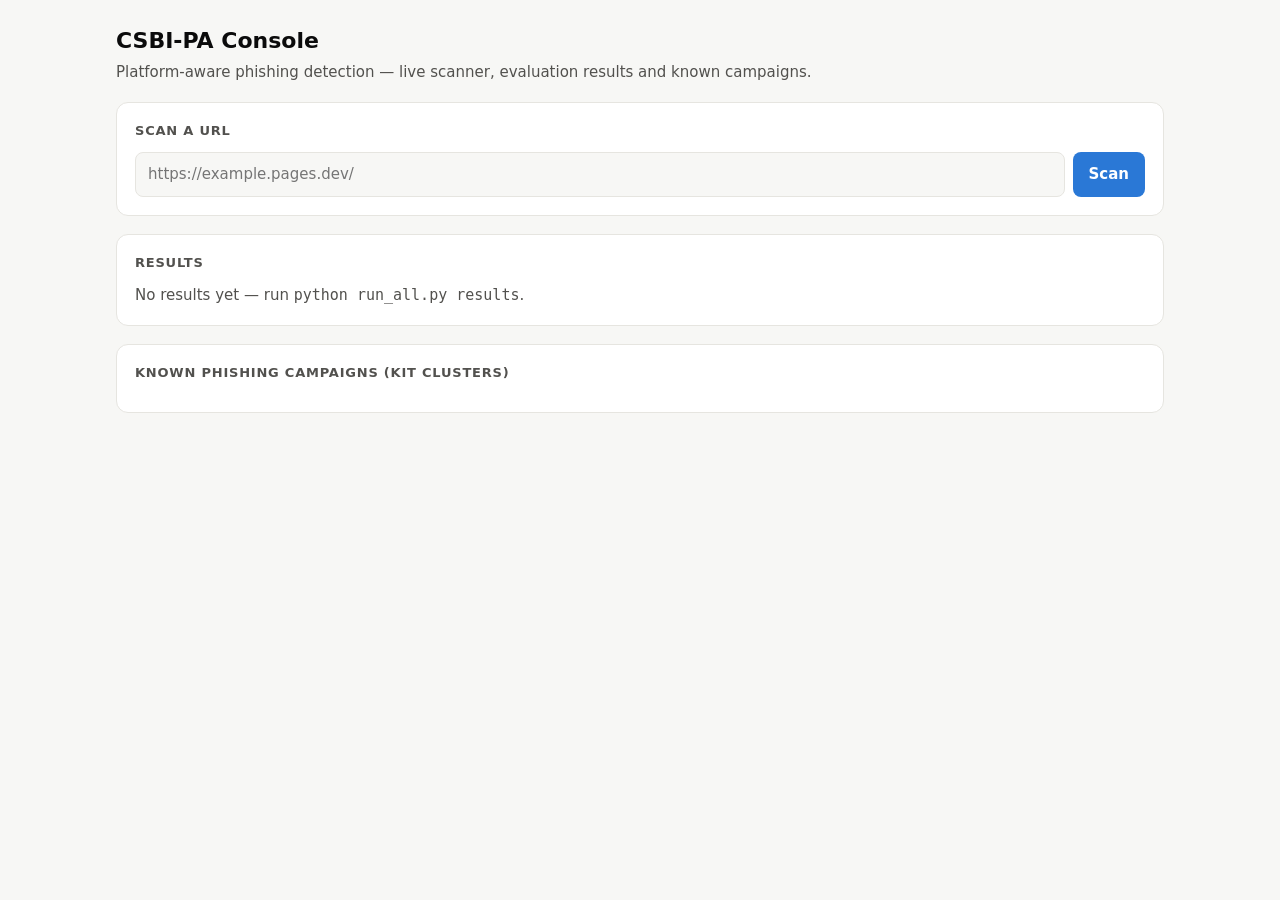
==== backend/static/index.html @ 33107be7 "Full build: platform-aware CSBI (CSBI-PA), trained classifier, kit campaigns, API, extension - Layer" ====
<!doctype html>
<html lang="en">
<head>
<meta charset="utf-8">
<meta name="viewport" content="width=device-width, initial-scale=1">
<title>CSBI-PA Console</title>
<style>
  :root {
    --bg: #f7f7f5; --card: #ffffff; --ink: #0b0b0b; --muted: #52514e; --line: #e6e5e0;
    --accent: #2a78d6; --high: #C62828; --med: #C77700; --low: #2E7D32; --soft: #F2F6FB;
  }
  @media (prefers-color-scheme: dark) {
    :root:not([data-theme="light"]) { --bg: #141413; --card: #1d1d1c; --ink: #f0efec; --muted: #b5b4ac;
      --line: #33332f; --accent: #3987e5; --high: #ef6b6b; --med: #e0a03a; --low: #5cb860; --soft: #1f2a38; }
  }
  :root[data-theme="dark"] { --bg: #141413; --card: #1d1d1c; --ink: #f0efec; --muted: #b5b4ac;
      --line: #33332f; --accent: #3987e5; --high: #ef6b6b; --med: #e0a03a; --low: #5cb860; --soft: #1f2a38; }
  * { box-sizing: border-box; }
  body { margin: 0; background: var(--bg); color: var(--ink); font: 15px/1.5 system-ui, -apple-system, "Segoe UI", Roboto, sans-serif; }
  .wrap { max-width: 1080px; margin: 0 auto; padding: 24px 16px 60px; }
  header h1 { font-size: 22px; margin: 0; }
  header p { margin: 4px 0 0; color: var(--muted); }
  .card { background: var(--card); border: 1px solid var(--line); border-radius: 12px; padding: 18px; margin-top: 18px; }
  h2 { font-size: 13px; text-transform: uppercase; letter-spacing: .06em; color: var(--muted); margin: 0 0 12px; }
  form { display: flex; gap: 8px; flex-wrap: wrap; }
  input[type=url] { flex: 1 1 320px; min-width: 0; padding: 10px 12px; font: inherit; color: var(--ink); background: var(--bg); border: 1px solid var(--line); border-radius: 8px; }
  button { font: inherit; padding: 10px 16px; border: 0; border-radius: 8px; background: var(--accent); color: #fff; font-weight: 600; cursor: pointer; }
  .muted { color: var(--muted); }
  .verdict { display: flex; flex-wrap: wrap; gap: 6px 16px; align-items: baseline; margin-top: 16px; }
  .lvl { font-size: 24px; font-weight: 700; }
  .HIGH { color: var(--high); } .MEDIUM { color: var(--med); } .LOW { color: var(--low); }
  .mono { font-family: ui-monospace, Consolas, monospace; font-size: 13px; color: var(--muted); word-break: break-all; }
  .grid2 { display: grid; grid-template-columns: 1fr 1fr; gap: 18px; }
  @media (max-width: 760px) { .grid2 { grid-template-columns: 1fr; } }
  .bars { display: grid; grid-template-columns: 110px 1fr 44px; gap: 8px 10px; align-items: center; }
  .track { height: 10px; background: var(--line); border-radius: 5px; overflow: hidden; }
  .fill { height: 100%; border-radius: 5px; }
  .num { text-align: right; font-variant-numeric: tabular-nums; color: var(--muted); }
  .note { background: var(--soft); border-left: 3px solid var(--accent); padding: 8px 10px; margin-top: 10px; }
  table { width: 100%; border-collapse: collapse; font-size: 14px; }
  th, td { text-align: left; padding: 7px 8px; border-bottom: 1px solid var(--line); }
  th { color: var(--muted); font-weight: 600; font-size: 12px; text-transform: uppercase; letter-spacing: .04em; }
  td.n { text-align: right; font-variant-numeric: tabular-nums; }
  tr.ours td { font-weight: 650; }
  .figs { display: grid; grid-template-columns: 1fr 1fr; gap: 14px; }
  @media (max-width: 760px) { .figs { grid-template-columns: 1fr; } }
  .figs img { width: 100%; border: 1px solid var(--line); border-radius: 8px; background: #fff; }
  .scroll { overflow-x: auto; }
</style>
</head>
<body>
<div class="wrap">
  <header>
    <h1>CSBI-PA Console</h1>
    <p>Platform-aware phishing detection — live scanner, evaluation results and known campaigns.</p>
  </header>

  <section class="card">
    <h2>Scan a URL</h2>
    <form id="f">
      <input id="u" type="url" placeholder="https://example.pages.dev/" required aria-label="URL to scan">
      <button type="submit">Scan</button>
    </form>
    <div id="out"></div>
  </section>

  <section class="card">
    <h2>Results</h2>
    <div id="headline" class="muted">No results yet — run <code>python run_all.py results</code>.</div>
    <div class="scroll"><table id="cv"></table></div>
    <div class="figs" id="figs"></div>
  </section>

  <section class="card">
    <h2>Known phishing campaigns (kit clusters)</h2>
    <div class="scroll"><table id="camps"></table></div>
  </section>
</div>
<script>
const $ = (id) => document.getElementById(id);
function el(tag, attrs = {}, kids = []) {
  const e = document.createElement(tag);
  for (const [k, v] of Object.entries(attrs)) {
    if (k === "text") e.textContent = v; else if (k === "style") e.style.cssText = v; else e.setAttribute(k, v);
  }
  kids.forEach((k) => k && e.appendChild(k));
  return e;
}
function bar(label, v, color, max = 1) {
  const x = Math.max(0, Math.min(max, Number(v) || 0));
  return [el("span", { text: label }),
    el("div", { class: "track" }, [el("div", { class: "fill", style: `width:${100 * x / max}%;background:${color}` })]),
    el("span", { class: "num", text: max === 1 ? x.toFixed(2) : String(Math.round(x)) })];
}
$("f").onsubmit = async (e) => {
  e.preventDefault();
  const out = $("out");
  out.replaceChildren(el("p", { class: "muted", text: "Scanning… (TLS, WHOIS and the page itself; up to ~20 s)" }));
  try {
    const r = await fetch("/scan", { method: "POST", headers: { "Content-Type": "application/json" }, body: JSON.stringify({ url: $("u").value }) });
    const v = await r.json();
    if (!r.ok) throw new Error(v.detail || r.status);
    const label = { HIGH: "Likely phishing", MEDIUM: "Suspicious", LOW: "Looks safe" }[v.risk_level] || v.risk_level;
    const s = v.scores || {};
    const left = el("div", {}, [
      el("h2", { text: "Why" }),
      el("ul", {}, (v.reasons || []).map((t) => el("li", { text: t }))),
    ]);
    if (v.campaign) left.append(el("div", { class: "note", text: `Kit match: ${v.campaign}` }));
    if (v.free_hosted && (s.borrowed_credibility || 0) > 0.2)
      left.append(el("div", { class: "note", text: `Hosted on ${v.platform}: certificate, IP and domain age belong to the platform (borrowed credibility ${(+s.borrowed_credibility).toFixed(2)}).` }));
    const right = v.allowlisted ? el("div") : el("div", {}, [
      el("h2", { text: "Scores" }),
      el("div", { class: "bars" }, [
        ...bar("Apparent trust", s.C_apparent, "#9FB8D8"), ...bar("Earned trust", s.C_earned, "var(--accent)"),
        ...bar("T3 behaviour", s.T3, "#8f8d86"), ...bar("T4 UPI", s.T4, "#8f8d86"), ...bar("T5 platform", s.T5, "#8f8d86"),
        ...bar("CSBI", s.CSBI, "#5f5e59", 100), ...bar("CSBI-PA", s.CSBI_PA, "var(--high)", 100),
      ]),
    ]);
    out.replaceChildren(
      el("div", { class: "verdict" }, [
        el("span", { class: `lvl ${v.risk_level}`, text: label }),
        el("span", { class: "muted", text: `${Math.round((v.scam_probability || 0) * 100)}% phishing probability` }),
      ]),
      el("div", { class: "mono", text: v.url }),
      el("div", { class: "grid2", style: "margin-top:12px" }, [left, right]));
  } catch (err) {
    out.replaceChildren(el("p", { class: "HIGH", text: `Scan failed: ${err.message}` }));
  }
};
const NAMES = { B1_url: "URL only", B2_tbdf: "TBDF (Mishra & Varshney 2025)", B3_url_html: "URL + HTML",
  B4_csbi: "CSBI layers 1-4", OURS: "CSBI-PA (ours)" };
async function results() {
  const r = await fetch("/results/summary");
  if (!r.ok) return;
  const d = await r.json();
  if (!d.rows || !d.rows.length) return;
  $("headline").textContent = `${d.dataset.n.toLocaleString()} pages (${d.dataset.n_phish.toLocaleString()} phishing, ` +
    `${d.dataset.n_legit.toLocaleString()} legitimate; ${d.dataset.n_free_hosted.toLocaleString()} free-hosted). ` +
    `XGBoost, campaign-disjoint 5-fold cross-validation.`;
  const head = el("tr", {}, ["Feature set", "Subset", "Precision", "Recall", "F1", "ROC-AUC", "TPR @ 1% FPR"].map((t) => el("th", { text: t })));
  const rows = d.rows.map((x) => el("tr", { class: x.features === "OURS" ? "ours" : "" }, [
    el("td", { text: NAMES[x.features] || x.features }), el("td", { text: x.subset.replace("_", " ") }),
    ...["precision", "recall", "f1", "roc_auc", "tpr_at_1fpr"].map((k) => el("td", { class: "n", text: (+x[k]).toFixed(3) }))]));
  $("cv").replaceChildren(el("thead", {}, [head]), el("tbody", {}, rows));
  $("figs").replaceChildren(...d.figures.map((f) => el("img", { src: `/results/figures/${f}`, alt: f.replace(/_/g, " ").replace(".png", "") })));
}
async function camps() {
  const r = await fetch("/campaigns");
  const c = await r.json();
  if (!c.length) { $("camps").replaceChildren(el("tr", {}, [el("td", { class: "muted", text: "No campaigns yet." })])); return; }
  $("camps").replaceChildren(
    el("thead", {}, [el("tr", {}, ["#", "Campaign", "Pages", "Example"].map((t) => el("th", { text: t })))]),
    el("tbody", {}, c.slice(0, 40).map((x) => el("tr", {}, [el("td", { text: x.cluster_id }), el("td", { text: x.label }),
      el("td", { class: "n", text: x.size }), el("td", { class: "mono", text: x.example })]))));
}
results(); camps();
</script>
</body>
</html>
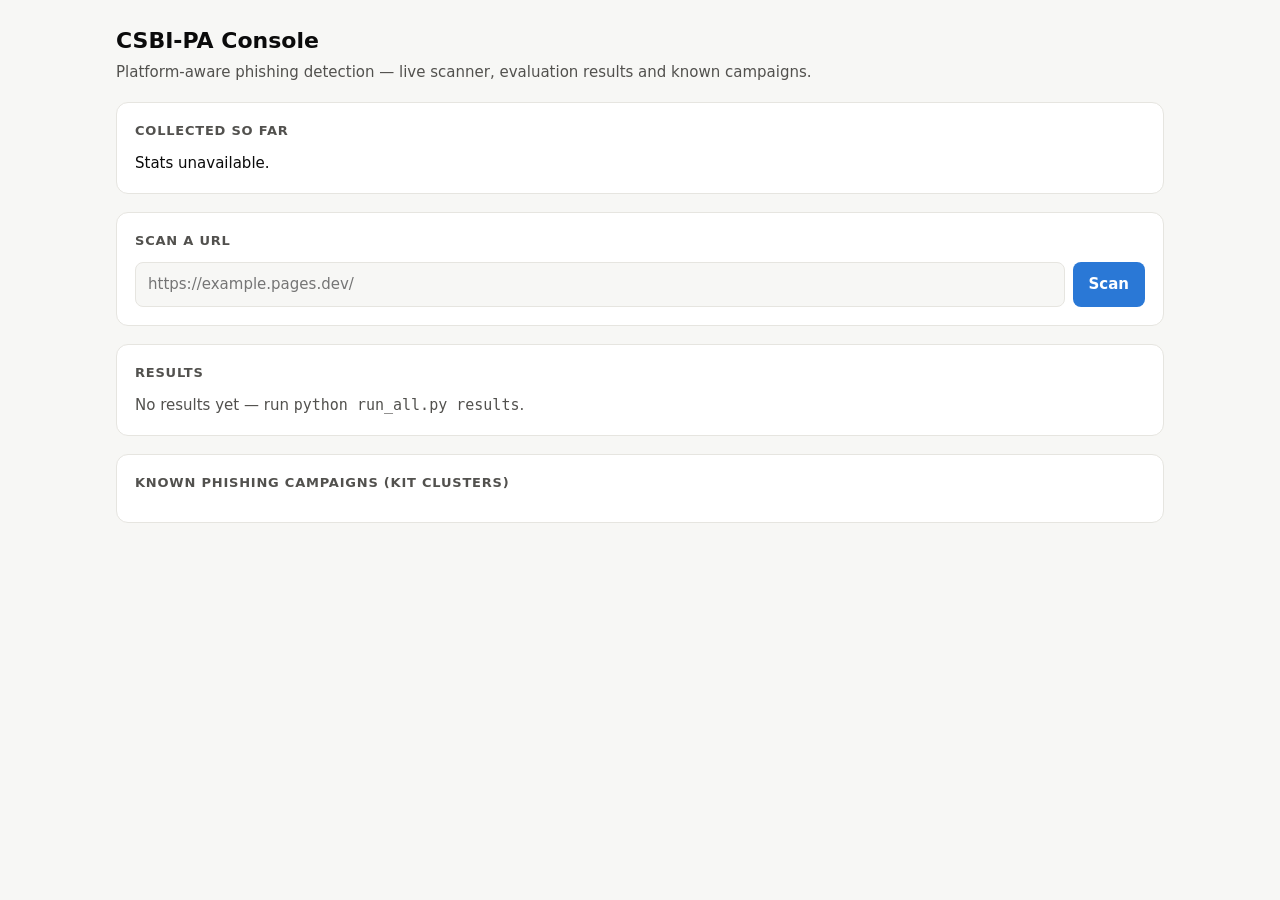
==== commit b2994ccd: "PhreshPhish import + offline track, more live feeds, Azure-ready serving, live stats - module1_inges" ====
--- a/backend/static/index.html
+++ b/backend/static/index.html
@@ -46,6 +46,9 @@
   @media (max-width: 760px) { .figs { grid-template-columns: 1fr; } }
   .figs img { width: 100%; border: 1px solid var(--line); border-radius: 8px; background: #fff; }
   .scroll { overflow-x: auto; }
+  .tiles { display: grid; grid-template-columns: repeat(auto-fit, minmax(140px, 1fr)); gap: 12px; }
+  .tile .v { font-size: 26px; font-weight: 700; font-variant-numeric: tabular-nums; }
+  .tile .k { color: var(--muted); font-size: 13px; }
 </style>
 </head>
 <body>
@@ -54,6 +57,11 @@
     <h1>CSBI-PA Console</h1>
     <p>Platform-aware phishing detection — live scanner, evaluation results and known campaigns.</p>
   </header>
+
+  <section class="card">
+    <h2>Collected so far</h2>
+    <div id="stats" class="tiles"><span class="muted">Loading…</span></div>
+  </section>
 
   <section class="card">
     <h2>Scan a URL</h2>
@@ -154,7 +162,16 @@
     el("tbody", {}, c.slice(0, 40).map((x) => el("tr", {}, [el("td", { text: x.cluster_id }), el("td", { text: x.label }),
       el("td", { class: "n", text: x.size }), el("td", { class: "mono", text: x.example })]))));
 }
-results(); camps();
+async function stats() {
+  try {
+    const s = await (await fetch("/stats")).json();
+    const t = [["Phishing pages", s.phishing], ["Legitimate pages", s.legit],
+               ["Phishing, last 24 h", s.phishing_last_24h], ["Campaigns", s.campaigns]];
+    $("stats").replaceChildren(...t.map(([k, v]) => el("div", { class: "tile" }, [
+      el("div", { class: "v", text: Number(v || 0).toLocaleString() }), el("div", { class: "k", text: k })])));
+  } catch { $("stats").textContent = "Stats unavailable."; }
+}
+results(); camps(); stats(); setInterval(stats, 60000);
 </script>
 </body>
 </html>
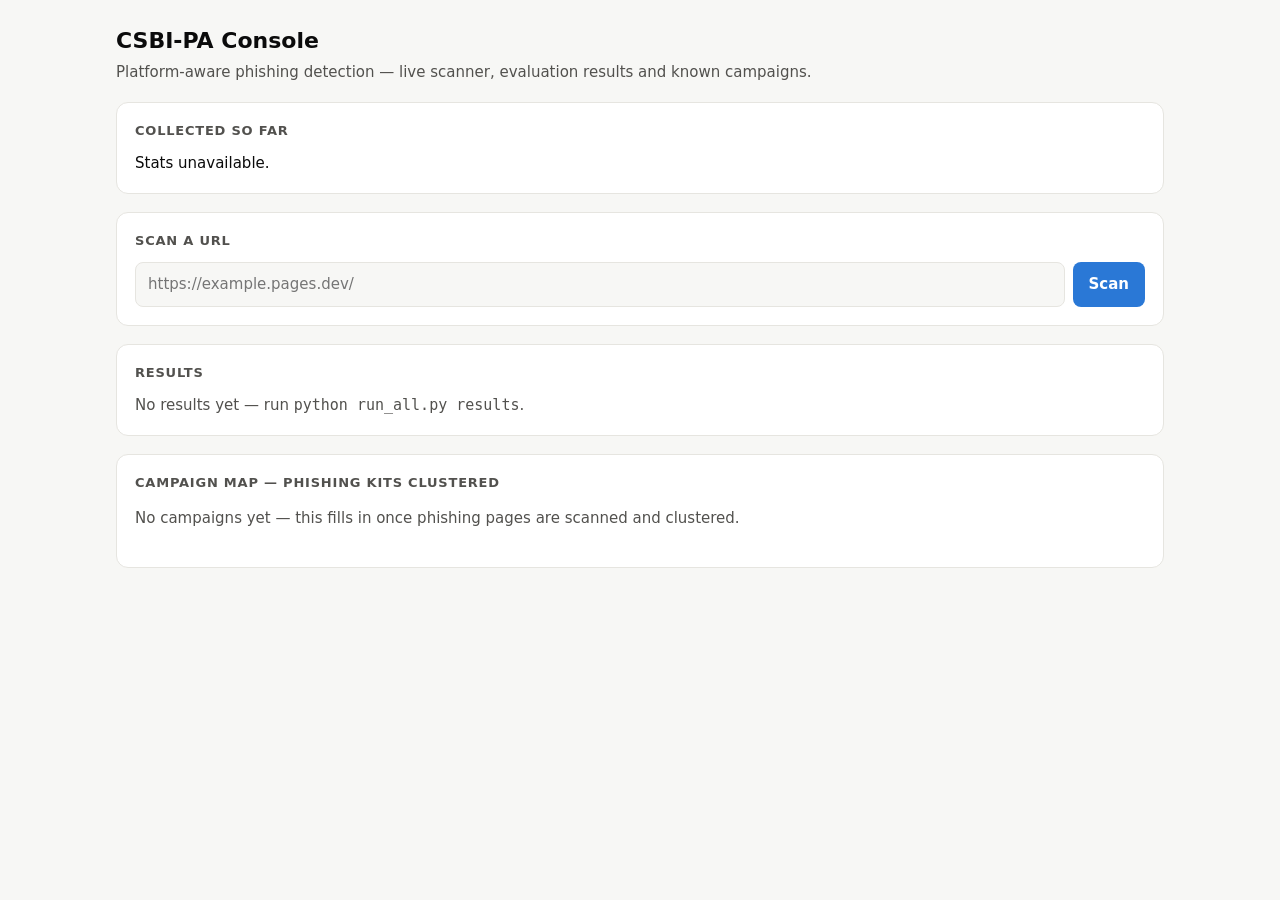
==== commit 931286b7: "Campaign-clustering visualization: cluster map figure + interactive dashboard view - evaluation/clus" ====
--- a/backend/static/index.html
+++ b/backend/static/index.html
@@ -49,6 +49,12 @@
   .tiles { display: grid; grid-template-columns: repeat(auto-fit, minmax(140px, 1fr)); gap: 12px; }
   .tile .v { font-size: 26px; font-weight: 700; font-variant-numeric: tabular-nums; }
   .tile .k { color: var(--muted); font-size: 13px; }
+  #map { width: 100%; height: auto; background: var(--bg); border: 1px solid var(--line); border-radius: 8px; }
+  #map circle { transition: r .1s; }
+  #map circle:hover { stroke: var(--ink); stroke-width: 1.5; }
+  .maplegend { display: flex; flex-wrap: wrap; gap: 6px 14px; margin: 10px 0 4px; }
+  .maplegend span { display: inline-flex; align-items: center; gap: 6px; font-size: 13px; }
+  .maplegend i { width: 10px; height: 10px; border-radius: 50%; display: inline-block; }
 </style>
 </head>
 <body>
@@ -80,7 +86,12 @@
   </section>
 
   <section class="card">
-    <h2>Known phishing campaigns (kit clusters)</h2>
+    <h2>Campaign map — phishing kits clustered</h2>
+    <div id="mapwrap">
+      <p class="muted" id="maphint">No campaigns yet — this fills in once phishing pages are scanned and clustered.</p>
+      <svg id="map" viewBox="0 0 640 460" role="img" aria-label="Scatter plot of phishing pages grouped by kit" style="display:none"></svg>
+      <div id="maplegend" class="maplegend"></div>
+    </div>
     <div class="scroll"><table id="camps"></table></div>
   </section>
 </div>
@@ -171,7 +182,43 @@
       el("div", { class: "v", text: Number(v || 0).toLocaleString() }), el("div", { class: "k", text: k })])));
   } catch { $("stats").textContent = "Stats unavailable."; }
 }
-results(); camps(); stats(); setInterval(stats, 60000);
+const SVGNS = "http://www.w3.org/2000/svg";
+function sel(tag, attrs) {
+  const e = document.createElementNS(SVGNS, tag);
+  for (const [k, v] of Object.entries(attrs)) e.setAttribute(k, v);
+  return e;
+}
+async function campaignMap() {
+  let d;
+  try { d = await (await fetch("/campaign_map")).json(); } catch { return; }
+  if (!d.points || d.points.length < 3) return;
+  const svg = $("map"), W = 640, H = 460, pad = 18;
+  $("maphint").style.display = "none";
+  svg.style.display = "block";
+  svg.replaceChildren();
+  const xs = d.points.map((p) => p.x), ys = d.points.map((p) => p.y);
+  const xmin = Math.min(...xs), xmax = Math.max(...xs), ymin = Math.min(...ys), ymax = Math.max(...ys);
+  const sx = (x) => pad + (W - 2 * pad) * (x - xmin) / (xmax - xmin || 1);
+  const sy = (y) => pad + (H - 2 * pad) * (y - ymin) / (ymax - ymin || 1);
+  const colour = {}; (d.campaigns || []).forEach((c) => { colour[c.id] = c.color; });
+  const meta = {}; (d.campaigns || []).forEach((c) => { meta[c.id] = c; });
+  for (const p of d.points) {
+    const c = sel("circle", { cx: sx(p.x).toFixed(1), cy: sy(p.y).toFixed(1),
+      r: p.c < 0 ? 2.5 : 4, fill: p.c < 0 ? (d.noise_color || "#c7c6c1") : (colour[p.c] || "#c7c6c1"),
+      "fill-opacity": p.c < 0 ? 0.5 : 0.85 });
+    const m = meta[p.c];
+    const t = sel("title", {});
+    t.textContent = p.c < 0 ? "unclustered page" : `${m ? m.brand : "campaign"} · ${m ? m.platforms.join("/") : ""} (${m ? m.size : "?"} pages)`;
+    c.appendChild(t);
+    svg.appendChild(c);
+  }
+  const named = (d.campaigns || []).filter((c) => c.color && c.color !== (d.noise_color || "#c7c6c1")).slice(0, 10);
+  $("maplegend").replaceChildren(...named.map((c) => el("span", {}, [
+    (() => { const i = document.createElement("i"); i.style.background = c.color; return i; })(),
+    el("span", { text: `${c.brand} · ${c.platforms.join("/") || "mixed"} (${c.size})` }),
+  ])));
+}
+results(); camps(); stats(); campaignMap(); setInterval(() => { stats(); campaignMap(); camps(); }, 60000);
 </script>
 </body>
 </html>
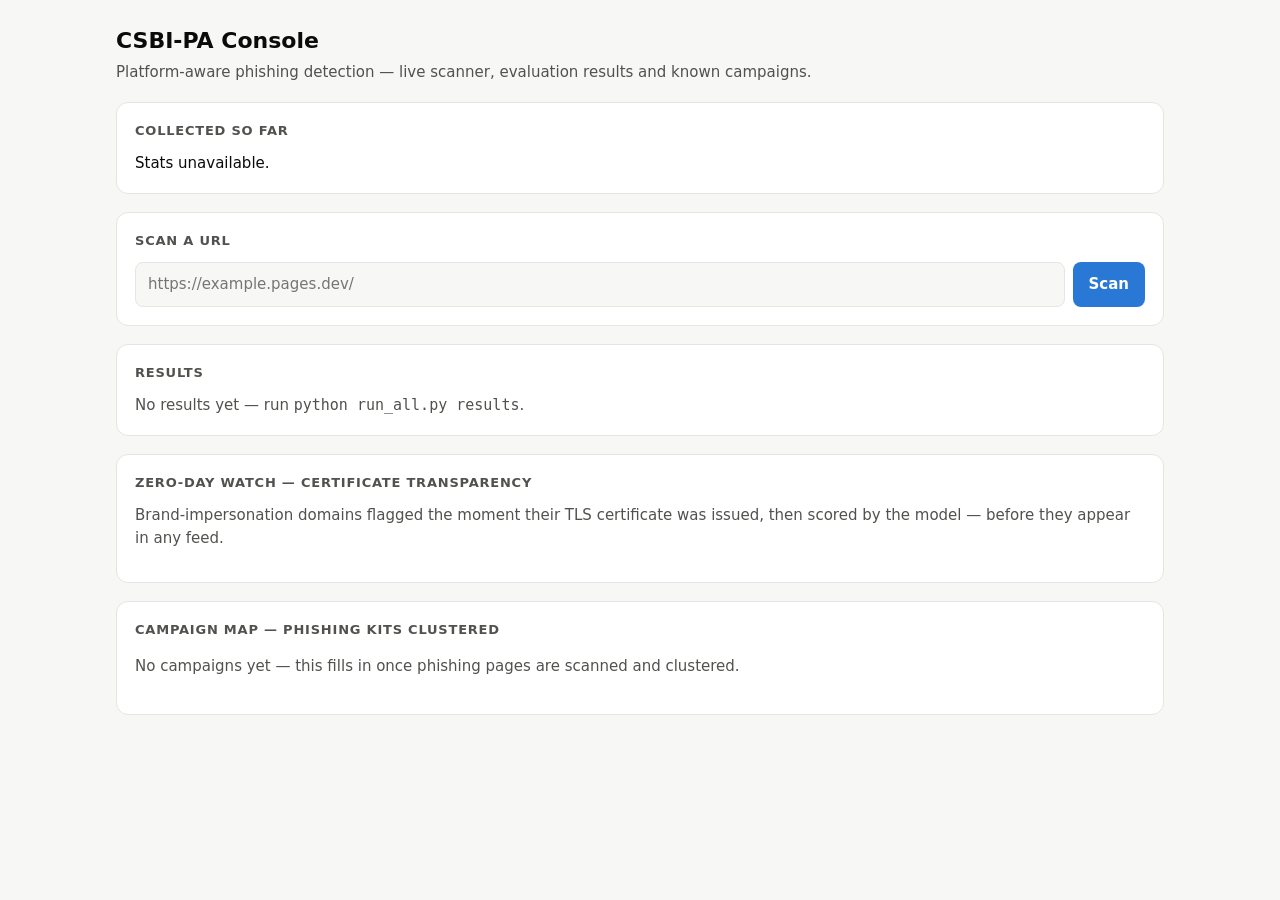
==== commit 4d215fbf: "CT-log zero-day monitor: flag brand-impersonation certs and scan them live - common/ct_match.py: bra" ====
--- a/backend/static/index.html
+++ b/backend/static/index.html
@@ -86,6 +86,12 @@
   </section>
 
   <section class="card">
+    <h2>Zero-day watch — Certificate Transparency</h2>
+    <p class="muted" style="margin-top:0">Brand-impersonation domains flagged the moment their TLS certificate was issued, then scored by the model — before they appear in any feed.</p>
+    <div class="scroll"><table id="ct"></table></div>
+  </section>
+
+  <section class="card">
     <h2>Campaign map — phishing kits clustered</h2>
     <div id="mapwrap">
       <p class="muted" id="maphint">No campaigns yet — this fills in once phishing pages are scanned and clustered.</p>
@@ -218,7 +224,21 @@
     el("span", { text: `${c.brand} · ${c.platforms.join("/") || "mixed"} (${c.size})` }),
   ])));
 }
-results(); camps(); stats(); campaignMap(); setInterval(() => { stats(); campaignMap(); camps(); }, 60000);
+async function ct() {
+  let rows; try { rows = await (await fetch("/ct_candidates")).json(); } catch { return; }
+  const t = document.getElementById("ct");
+  if (!rows.length) { t.replaceChildren(el("tr", {}, [el("td", { class: "muted", text: "No zero-day candidates yet — the CT monitor fills this as certificates are issued." })])); return; }
+  t.replaceChildren(
+    el("thead", {}, [el("tr", {}, ["Risk", "Domain", "Brand", "Why flagged", "Seen"].map((h) => el("th", { text: h })))]),
+    el("tbody", {}, rows.map((r) => el("tr", {}, [
+      el("td", {}, [el("span", { class: `lvl ${r.risk}`, style: "font-size:13px", text: r.risk })]),
+      el("td", { class: "mono", text: r.host }),
+      el("td", { text: (r.brand || "").replace(/^./, (c) => c.toUpperCase()) }),
+      el("td", { text: r.reason }),
+      el("td", { class: "muted", text: (r.seen_at || "").replace("T", " ").slice(0, 16) }),
+    ]))));
+}
+results(); camps(); stats(); ct(); campaignMap(); setInterval(() => { stats(); campaignMap(); camps(); ct(); }, 60000);
 </script>
 </body>
 </html>
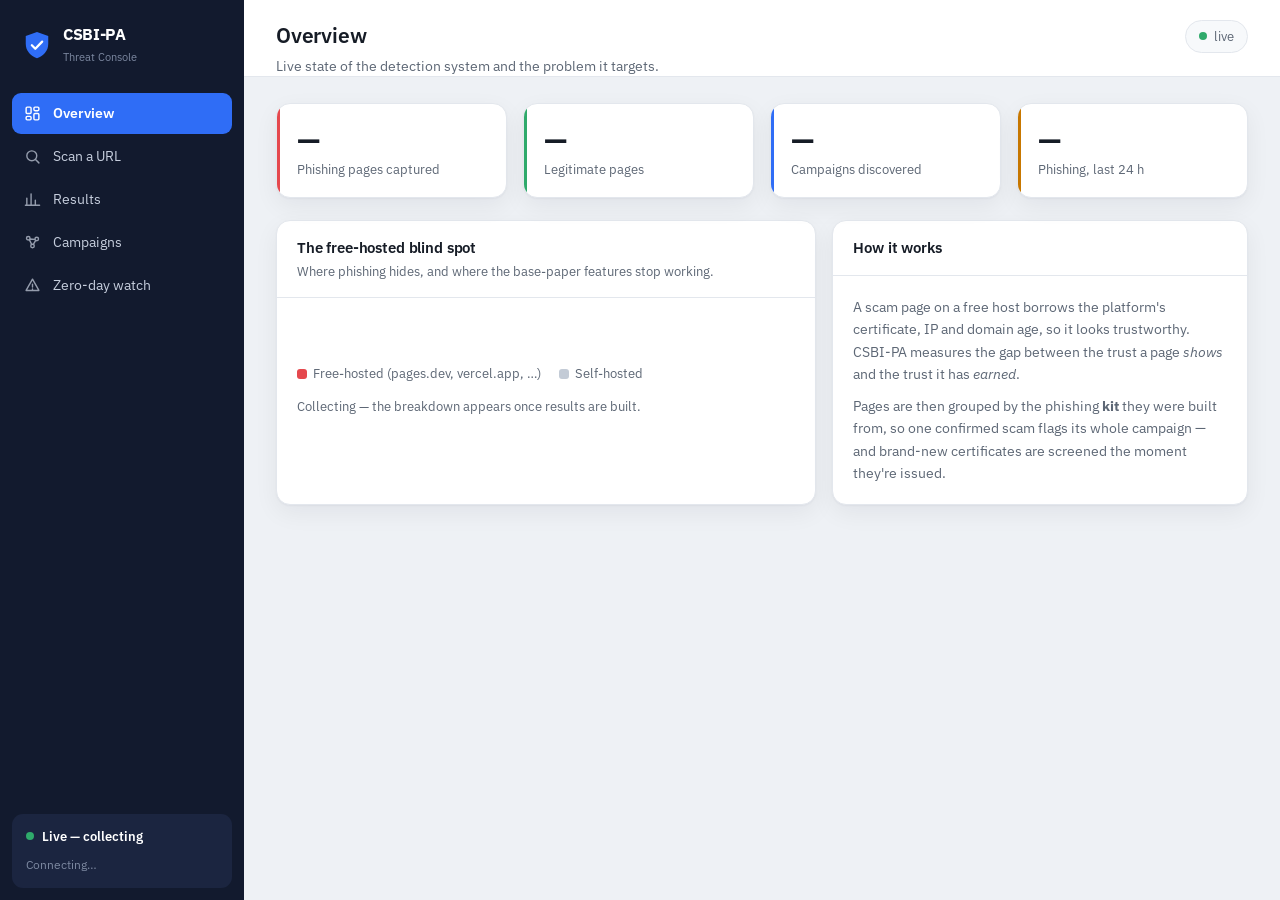
==== commit 6e2519ef: "Redesign dashboard: tabbed threat-console UI (sidebar nav, sub-tabs, no scrolling) - Left sidebar na" ====
--- a/backend/static/index.html
+++ b/backend/static/index.html
@@ -3,242 +3,417 @@
 <head>
 <meta charset="utf-8">
 <meta name="viewport" content="width=device-width, initial-scale=1">
-<title>CSBI-PA Console</title>
+<title>CSBI-PA — Threat Console</title>
+<link rel="preconnect" href="https://fonts.googleapis.com">
+<link rel="preconnect" href="https://fonts.gstatic.com" crossorigin>
+<link href="https://fonts.googleapis.com/css2?family=IBM+Plex+Mono:wght@400;500&family=IBM+Plex+Sans:wght@400;500;600;700&display=swap" rel="stylesheet">
 <style>
-  :root {
-    --bg: #f7f7f5; --card: #ffffff; --ink: #0b0b0b; --muted: #52514e; --line: #e6e5e0;
-    --accent: #2a78d6; --high: #C62828; --med: #C77700; --low: #2E7D32; --soft: #F2F6FB;
+  :root{
+    --canvas:#eef1f5; --surface:#ffffff; --surface-2:#f7f9fb;
+    --ink:#161c26; --muted:#5d6775; --faint:#8b94a3; --line:#e3e7ed;
+    --sidebar:#121a2e; --sidebar-2:#1b2540; --sidebar-ink:#c6cedd; --sidebar-faint:#7c88a0;
+    --accent:#2f6df6; --accent-soft:#e8f0ff;
+    --danger:#e5484d; --danger-soft:#fdecec; --warn:#c77700; --warn-soft:#fdf3e2;
+    --good:#2faa6b; --good-soft:#e7f6ee;
+    --shadow:0 1px 2px rgba(16,24,40,.04), 0 8px 24px rgba(16,24,40,.06);
   }
-  @media (prefers-color-scheme: dark) {
-    :root:not([data-theme="light"]) { --bg: #141413; --card: #1d1d1c; --ink: #f0efec; --muted: #b5b4ac;
-      --line: #33332f; --accent: #3987e5; --high: #ef6b6b; --med: #e0a03a; --low: #5cb860; --soft: #1f2a38; }
+  *{box-sizing:border-box}
+  html,body{margin:0;height:100%}
+  body{background:var(--canvas);color:var(--ink);font-family:"IBM Plex Sans",system-ui,sans-serif;font-size:14px;line-height:1.5;display:flex}
+  .mono{font-family:"IBM Plex Mono",ui-monospace,monospace}
+  a{color:inherit}
+  h1,h2,h3{margin:0;font-weight:600;letter-spacing:-.01em}
+
+  /* ---- sidebar ---- */
+  .side{width:244px;flex-shrink:0;background:var(--sidebar);color:var(--sidebar-ink);
+    display:flex;flex-direction:column;position:sticky;top:0;height:100vh}
+  .brand{padding:22px 22px 18px;display:flex;align-items:center;gap:11px}
+  .brand .mark{width:30px;height:30px;flex-shrink:0}
+  .brand b{color:#fff;font-size:16px;font-weight:700;letter-spacing:-.02em;display:block}
+  .brand span{color:var(--sidebar-faint);font-size:11px}
+  .nav{padding:8px 12px;display:flex;flex-direction:column;gap:2px}
+  .nav button{all:unset;display:flex;align-items:center;gap:12px;padding:10px 12px;border-radius:9px;
+    color:var(--sidebar-ink);font-size:14px;cursor:pointer;transition:background .12s}
+  .nav button:hover{background:var(--sidebar-2)}
+  .nav button.on{background:var(--accent);color:#fff;font-weight:600}
+  .nav button.on svg{opacity:1}
+  .nav svg{width:17px;height:17px;flex-shrink:0;opacity:.72}
+  .side .spacer{flex:1}
+  .statuscard{margin:12px;padding:13px 14px;background:var(--sidebar-2);border-radius:11px}
+  .statuscard .row{display:flex;align-items:center;gap:8px;color:#fff;font-size:12.5px;font-weight:600}
+  .dot{width:8px;height:8px;border-radius:50%;background:var(--good);box-shadow:0 0 0 0 rgba(47,170,107,.6);animation:pulse 2s infinite}
+  @keyframes pulse{0%{box-shadow:0 0 0 0 rgba(47,170,107,.5)}70%{box-shadow:0 0 0 7px rgba(47,170,107,0)}100%{box-shadow:0 0 0 0 rgba(47,170,107,0)}}
+  .statuscard .nums{margin-top:9px;color:var(--sidebar-faint);font-size:12px;line-height:1.7}
+  .statuscard .nums b{color:#fff;font-weight:600;font-variant-numeric:tabular-nums}
+
+  /* ---- main ---- */
+  .main{flex:1;min-width:0;display:flex;flex-direction:column;height:100vh;overflow:hidden}
+  .head{background:var(--surface);border-bottom:1px solid var(--line);padding:20px 32px 0;flex-shrink:0}
+  .head .titlerow{display:flex;align-items:flex-start;justify-content:space-between;gap:16px}
+  .head h1{font-size:21px}
+  .head .desc{color:var(--muted);font-size:13.5px;margin-top:4px;max-width:70ch}
+  .livepill{display:inline-flex;align-items:center;gap:7px;background:var(--surface-2);border:1px solid var(--line);
+    border-radius:999px;padding:6px 13px;font-size:12.5px;color:var(--muted);white-space:nowrap}
+  .subtabs{display:flex;gap:2px;margin-top:16px}
+  .subtabs button{all:unset;padding:10px 15px;font-size:13.5px;color:var(--muted);cursor:pointer;
+    border-bottom:2px solid transparent;margin-bottom:-1px}
+  .subtabs button:hover{color:var(--ink)}
+  .subtabs button.on{color:var(--accent);border-bottom-color:var(--accent);font-weight:600}
+  .scroll{overflow:auto;padding:26px 32px 40px;flex:1}
+
+  .panel{background:var(--surface);border:1px solid var(--line);border-radius:14px;box-shadow:var(--shadow)}
+  .panel .ph{padding:16px 20px;border-bottom:1px solid var(--line)}
+  .panel .ph h2{font-size:15px}
+  .panel .ph p{margin:3px 0 0;color:var(--muted);font-size:12.5px}
+  .pb{padding:20px}
+
+  /* kpi */
+  .kpis{display:grid;grid-template-columns:repeat(4,1fr);gap:16px;margin-bottom:22px}
+  .kpi{background:var(--surface);border:1px solid var(--line);border-radius:14px;padding:18px 20px;box-shadow:var(--shadow);position:relative;overflow:hidden}
+  .kpi .v{font-size:30px;font-weight:700;letter-spacing:-.02em;font-variant-numeric:tabular-nums;line-height:1.1}
+  .kpi .k{color:var(--muted);font-size:12.5px;margin-top:5px}
+  .kpi .accent{position:absolute;left:0;top:0;bottom:0;width:3px}
+  .kpi.p .accent{background:var(--danger)} .kpi.l .accent{background:var(--good)}
+  .kpi.c .accent{background:var(--accent)} .kpi.r .accent{background:var(--warn)}
+
+  .grid2{display:grid;grid-template-columns:1.3fr 1fr;gap:16px}
+  @media(max-width:1040px){.grid2{grid-template-columns:1fr}}
+
+  /* free-hosted bar */
+  .fhbar{height:30px;border-radius:7px;overflow:hidden;display:flex;margin:6px 0 10px}
+  .fhbar .free{background:var(--danger)} .fhbar .self{background:#c3cbd6}
+  .fhbar div{display:flex;align-items:center;justify-content:center;color:#fff;font-size:12px;font-weight:600}
+  .legendline{display:flex;gap:18px;color:var(--muted);font-size:12.5px}
+  .legendline i{display:inline-block;width:10px;height:10px;border-radius:3px;margin-right:6px;vertical-align:-1px}
+
+  /* tables */
+  table{width:100%;border-collapse:collapse;font-size:13px}
+  th,td{text-align:left;padding:11px 14px;border-bottom:1px solid var(--line);white-space:nowrap}
+  thead th{color:var(--faint);font-size:11px;font-weight:600;text-transform:uppercase;letter-spacing:.05em;background:var(--surface-2)}
+  td.n,th.n{text-align:right;font-variant-numeric:tabular-nums}
+  tbody tr:last-child td{border-bottom:0}
+  tr.ours td{background:var(--accent-soft);font-weight:600}
+  tr.base td{color:var(--danger)}
+  .tag{display:inline-block;padding:2px 8px;border-radius:6px;font-size:11px;font-weight:600}
+  .tag.win{background:var(--good-soft);color:var(--good)}
+  .seg{display:inline-flex;background:var(--surface-2);border:1px solid var(--line);border-radius:9px;padding:3px}
+  .seg button{all:unset;padding:6px 13px;font-size:12.5px;color:var(--muted);cursor:pointer;border-radius:7px}
+  .seg button.on{background:#fff;color:var(--ink);font-weight:600;box-shadow:0 1px 2px rgba(16,24,40,.08)}
+
+  /* scan */
+  .scanbox{display:flex;gap:10px;flex-wrap:wrap}
+  .scanbox input{flex:1 1 340px;min-width:0;padding:12px 14px;font:inherit;border:1px solid var(--line);
+    border-radius:10px;background:var(--surface-2)}
+  .scanbox input:focus{outline:2px solid var(--accent);outline-offset:1px;background:#fff}
+  .btn{all:unset;background:var(--accent);color:#fff;font-weight:600;padding:12px 20px;border-radius:10px;cursor:pointer;text-align:center}
+  .btn:hover{background:#2a61da}
+  .verdict{display:flex;align-items:center;gap:14px;flex-wrap:wrap;margin-bottom:4px}
+  .riskbadge{font-size:17px;font-weight:700;padding:6px 14px;border-radius:9px}
+  .riskbadge.HIGH{background:var(--danger-soft);color:var(--danger)}
+  .riskbadge.MEDIUM{background:var(--warn-soft);color:var(--warn)}
+  .riskbadge.LOW{background:var(--good-soft);color:var(--good)}
+  .prob{color:var(--muted);font-variant-numeric:tabular-nums}
+  .reasons{margin:10px 0 0;padding-left:18px}
+  .reasons li{margin:5px 0}
+  .callout{background:var(--accent-soft);border-left:3px solid var(--accent);border-radius:0 8px 8px 0;padding:10px 13px;margin-top:12px;font-size:13px}
+  .bars{display:grid;grid-template-columns:120px 1fr 46px;gap:9px 11px;align-items:center;margin-top:4px}
+  .track{height:9px;background:var(--surface-2);border:1px solid var(--line);border-radius:5px;overflow:hidden}
+  .fill{height:100%}
+  .num{text-align:right;font-variant-numeric:tabular-nums;color:var(--muted);font-size:12.5px}
+
+  /* figures */
+  .figrow{display:grid;grid-template-columns:1fr 1fr;gap:16px}
+  @media(max-width:1040px){.figrow{grid-template-columns:1fr}}
+  .figrow img, .figwide img{width:100%;display:block;border-radius:10px;border:1px solid var(--line);background:#fff}
+
+  /* campaign map */
+  #map{width:100%;height:auto;background:#fbfcfe;border:1px solid var(--line);border-radius:12px}
+  #map circle{transition:r .1s} #map circle:hover{stroke:var(--ink);stroke-width:1.4}
+  .maplegend{display:flex;flex-wrap:wrap;gap:8px 16px;margin-top:14px}
+  .maplegend span{display:inline-flex;align-items:center;gap:7px;font-size:12.5px;color:var(--muted)}
+  .maplegend i{width:11px;height:11px;border-radius:50%}
+
+  .muted{color:var(--muted)}
+  .empty{color:var(--faint);padding:28px;text-align:center}
+  .hidden{display:none !important}
+
+  @media(max-width:860px){
+    body{flex-direction:column}
+    .side{width:100%;height:auto;position:static;flex-direction:row;align-items:center;overflow-x:auto}
+    .brand{padding:14px 16px}.nav{flex-direction:row;padding:8px}.side .spacer,.statuscard{display:none}
+    .scroll{padding:20px 16px 40px}.kpis{grid-template-columns:repeat(2,1fr)}
   }
-  :root[data-theme="dark"] { --bg: #141413; --card: #1d1d1c; --ink: #f0efec; --muted: #b5b4ac;
-      --line: #33332f; --accent: #3987e5; --high: #ef6b6b; --med: #e0a03a; --low: #5cb860; --soft: #1f2a38; }
-  * { box-sizing: border-box; }
-  body { margin: 0; background: var(--bg); color: var(--ink); font: 15px/1.5 system-ui, -apple-system, "Segoe UI", Roboto, sans-serif; }
-  .wrap { max-width: 1080px; margin: 0 auto; padding: 24px 16px 60px; }
-  header h1 { font-size: 22px; margin: 0; }
-  header p { margin: 4px 0 0; color: var(--muted); }
-  .card { background: var(--card); border: 1px solid var(--line); border-radius: 12px; padding: 18px; margin-top: 18px; }
-  h2 { font-size: 13px; text-transform: uppercase; letter-spacing: .06em; color: var(--muted); margin: 0 0 12px; }
-  form { display: flex; gap: 8px; flex-wrap: wrap; }
-  input[type=url] { flex: 1 1 320px; min-width: 0; padding: 10px 12px; font: inherit; color: var(--ink); background: var(--bg); border: 1px solid var(--line); border-radius: 8px; }
-  button { font: inherit; padding: 10px 16px; border: 0; border-radius: 8px; background: var(--accent); color: #fff; font-weight: 600; cursor: pointer; }
-  .muted { color: var(--muted); }
-  .verdict { display: flex; flex-wrap: wrap; gap: 6px 16px; align-items: baseline; margin-top: 16px; }
-  .lvl { font-size: 24px; font-weight: 700; }
-  .HIGH { color: var(--high); } .MEDIUM { color: var(--med); } .LOW { color: var(--low); }
-  .mono { font-family: ui-monospace, Consolas, monospace; font-size: 13px; color: var(--muted); word-break: break-all; }
-  .grid2 { display: grid; grid-template-columns: 1fr 1fr; gap: 18px; }
-  @media (max-width: 760px) { .grid2 { grid-template-columns: 1fr; } }
-  .bars { display: grid; grid-template-columns: 110px 1fr 44px; gap: 8px 10px; align-items: center; }
-  .track { height: 10px; background: var(--line); border-radius: 5px; overflow: hidden; }
-  .fill { height: 100%; border-radius: 5px; }
-  .num { text-align: right; font-variant-numeric: tabular-nums; color: var(--muted); }
-  .note { background: var(--soft); border-left: 3px solid var(--accent); padding: 8px 10px; margin-top: 10px; }
-  table { width: 100%; border-collapse: collapse; font-size: 14px; }
-  th, td { text-align: left; padding: 7px 8px; border-bottom: 1px solid var(--line); }
-  th { color: var(--muted); font-weight: 600; font-size: 12px; text-transform: uppercase; letter-spacing: .04em; }
-  td.n { text-align: right; font-variant-numeric: tabular-nums; }
-  tr.ours td { font-weight: 650; }
-  .figs { display: grid; grid-template-columns: 1fr 1fr; gap: 14px; }
-  @media (max-width: 760px) { .figs { grid-template-columns: 1fr; } }
-  .figs img { width: 100%; border: 1px solid var(--line); border-radius: 8px; background: #fff; }
-  .scroll { overflow-x: auto; }
-  .tiles { display: grid; grid-template-columns: repeat(auto-fit, minmax(140px, 1fr)); gap: 12px; }
-  .tile .v { font-size: 26px; font-weight: 700; font-variant-numeric: tabular-nums; }
-  .tile .k { color: var(--muted); font-size: 13px; }
-  #map { width: 100%; height: auto; background: var(--bg); border: 1px solid var(--line); border-radius: 8px; }
-  #map circle { transition: r .1s; }
-  #map circle:hover { stroke: var(--ink); stroke-width: 1.5; }
-  .maplegend { display: flex; flex-wrap: wrap; gap: 6px 14px; margin: 10px 0 4px; }
-  .maplegend span { display: inline-flex; align-items: center; gap: 6px; font-size: 13px; }
-  .maplegend i { width: 10px; height: 10px; border-radius: 50%; display: inline-block; }
 </style>
 </head>
 <body>
-<div class="wrap">
-  <header>
-    <h1>CSBI-PA Console</h1>
-    <p>Platform-aware phishing detection — live scanner, evaluation results and known campaigns.</p>
+<aside class="side">
+  <div class="brand">
+    <svg class="mark" viewBox="0 0 32 32" fill="none"><path d="M16 2l12 4.5v8.2c0 7.6-5 13-12 15.3-7-2.3-12-7.7-12-15.3V6.5L16 2z" fill="#2f6df6"/><path d="M10.5 16.2l3.7 3.8 7.3-7.6" stroke="#fff" stroke-width="2.4" stroke-linecap="round" stroke-linejoin="round"/></svg>
+    <div><b>CSBI-PA</b><span>Threat Console</span></div>
+  </div>
+  <nav class="nav" id="nav">
+    <button data-tab="overview" class="on"><svg viewBox="0 0 24 24" fill="none" stroke="currentColor" stroke-width="2"><rect x="3" y="3" width="7" height="9" rx="1.5"/><rect x="14" y="3" width="7" height="5" rx="1.5"/><rect x="14" y="12" width="7" height="9" rx="1.5"/><rect x="3" y="16" width="7" height="5" rx="1.5"/></svg>Overview</button>
+    <button data-tab="scan"><svg viewBox="0 0 24 24" fill="none" stroke="currentColor" stroke-width="2"><circle cx="11" cy="11" r="7"/><path d="M21 21l-4.3-4.3" stroke-linecap="round"/></svg>Scan a URL</button>
+    <button data-tab="results"><svg viewBox="0 0 24 24" fill="none" stroke="currentColor" stroke-width="2"><path d="M4 20V10M10 20V4M16 20v-7M22 20H2" stroke-linecap="round"/></svg>Results</button>
+    <button data-tab="campaigns"><svg viewBox="0 0 24 24" fill="none" stroke="currentColor" stroke-width="2"><circle cx="6" cy="6" r="2.5"/><circle cx="18" cy="7" r="2.5"/><circle cx="12" cy="17" r="2.5"/><path d="M8 7l8 .6M7.5 8l3.5 7M16.5 9l-3.5 6"/></svg>Campaigns</button>
+    <button data-tab="zeroday"><svg viewBox="0 0 24 24" fill="none" stroke="currentColor" stroke-width="2"><path d="M12 3l9 16H3L12 3z" stroke-linejoin="round"/><path d="M12 10v4M12 17v.5" stroke-linecap="round"/></svg>Zero-day watch</button>
+  </nav>
+  <div class="spacer"></div>
+  <div class="statuscard">
+    <div class="row"><span class="dot"></span> Live — collecting</div>
+    <div class="nums" id="sidenums">Connecting…</div>
+  </div>
+</aside>
+
+<main class="main">
+  <header class="head">
+    <div class="titlerow">
+      <div><h1 id="h1">Overview</h1><div class="desc" id="desc"></div></div>
+      <div class="livepill"><span class="dot"></span><span id="pill">live</span></div>
+    </div>
+    <div class="subtabs hidden" id="subtabs"></div>
   </header>
-
-  <section class="card">
-    <h2>Collected so far</h2>
-    <div id="stats" class="tiles"><span class="muted">Loading…</span></div>
-  </section>
-
-  <section class="card">
-    <h2>Scan a URL</h2>
-    <form id="f">
-      <input id="u" type="url" placeholder="https://example.pages.dev/" required aria-label="URL to scan">
-      <button type="submit">Scan</button>
-    </form>
-    <div id="out"></div>
-  </section>
-
-  <section class="card">
-    <h2>Results</h2>
-    <div id="headline" class="muted">No results yet — run <code>python run_all.py results</code>.</div>
-    <div class="scroll"><table id="cv"></table></div>
-    <div class="figs" id="figs"></div>
-  </section>
-
-  <section class="card">
-    <h2>Zero-day watch — Certificate Transparency</h2>
-    <p class="muted" style="margin-top:0">Brand-impersonation domains flagged the moment their TLS certificate was issued, then scored by the model — before they appear in any feed.</p>
-    <div class="scroll"><table id="ct"></table></div>
-  </section>
-
-  <section class="card">
-    <h2>Campaign map — phishing kits clustered</h2>
-    <div id="mapwrap">
-      <p class="muted" id="maphint">No campaigns yet — this fills in once phishing pages are scanned and clustered.</p>
-      <svg id="map" viewBox="0 0 640 460" role="img" aria-label="Scatter plot of phishing pages grouped by kit" style="display:none"></svg>
-      <div id="maplegend" class="maplegend"></div>
+  <div class="scroll" id="scroll"></div>
+</main>
+
+<template id="tpl-overview">
+  <div class="kpis">
+    <div class="kpi p"><span class="accent"></span><div class="v" data-kpi="phishing">—</div><div class="k">Phishing pages captured</div></div>
+    <div class="kpi l"><span class="accent"></span><div class="v" data-kpi="legit">—</div><div class="k">Legitimate pages</div></div>
+    <div class="kpi c"><span class="accent"></span><div class="v" data-kpi="campaigns">—</div><div class="k">Campaigns discovered</div></div>
+    <div class="kpi r"><span class="accent"></span><div class="v" data-kpi="phishing_last_24h">—</div><div class="k">Phishing, last 24 h</div></div>
+  </div>
+  <div class="grid2">
+    <div class="panel"><div class="ph"><h2>The free-hosted blind spot</h2><p>Where phishing hides, and where the base-paper features stop working.</p></div>
+      <div class="pb">
+        <div class="fhbar" id="fhbar"></div>
+        <div class="legendline"><span><i style="background:var(--danger)"></i>Free-hosted (pages.dev, vercel.app, …)</span><span><i style="background:#c3cbd6"></i>Self-hosted</span></div>
+        <p class="muted" id="fhnote" style="margin:14px 0 0;font-size:13px"></p>
+      </div>
     </div>
-    <div class="scroll"><table id="camps"></table></div>
-  </section>
-</div>
+    <div class="panel"><div class="ph"><h2>How it works</h2></div>
+      <div class="pb" style="font-size:13.5px;color:var(--muted);line-height:1.65">
+        <p style="margin:0 0 10px">A scam page on a free host borrows the platform's certificate, IP and domain age, so it looks trustworthy. CSBI-PA measures the gap between the trust a page <em>shows</em> and the trust it has <em>earned</em>.</p>
+        <p style="margin:0">Pages are then grouped by the phishing <strong>kit</strong> they were built from, so one confirmed scam flags its whole campaign — and brand-new certificates are screened the moment they're issued.</p>
+      </div>
+    </div>
+  </div>
+</template>
+
+<template id="tpl-scan">
+  <div class="panel" style="max-width:860px">
+    <div class="ph"><h2>Check a site</h2><p>Enter a URL. The engine fetches the page, its certificate and WHOIS, and returns a verdict with the reasons.</p></div>
+    <div class="pb">
+      <form class="scanbox" id="scanform">
+        <input id="url" type="url" placeholder="https://example.pages.dev/" required aria-label="URL to scan">
+        <button class="btn" type="submit">Scan</button>
+      </form>
+      <div id="scanout" style="margin-top:18px"></div>
+    </div>
+  </div>
+</template>
+
+<template id="tpl-results">
+  <div id="res-headline" class="muted" style="margin:-6px 0 18px;font-size:13px"></div>
+  <div data-sub="table" class="panel"><div class="ph" style="display:flex;align-items:center;justify-content:space-between;gap:12px;flex-wrap:wrap">
+      <div><h2>Detection — model comparison</h2><p>Campaign-disjoint 5-fold cross-validation.</p></div>
+      <div class="seg" id="subsetseg"></div></div>
+    <div style="overflow:auto"><table id="cv"></table></div></div>
+  <div data-sub="charts" class="hidden"><div class="figrow" id="res-charts"></div></div>
+  <div data-sub="ablation" class="hidden"><div class="figrow" id="res-ablation"></div></div>
+</template>
+
+<template id="tpl-campaigns">
+  <div data-sub="map" class="panel"><div class="ph"><h2>Phishing kits, clustered</h2><p>Each dot is a phishing page; colour marks the campaign it belongs to. Hover a point for details.</p></div>
+    <div class="pb"><p class="empty" id="maphint">No campaigns yet — this fills in once phishing pages are scanned and clustered.</p>
+      <svg id="map" viewBox="0 0 640 460" role="img" aria-label="Phishing pages grouped by kit" style="display:none"></svg>
+      <div class="maplegend" id="maplegend"></div></div></div>
+  <div data-sub="list" class="hidden panel"><div class="ph"><h2>Campaigns</h2><p>Largest campaigns by page count, with the brand and platforms they abuse.</p></div>
+    <div style="overflow:auto"><table id="camps"></table></div></div>
+</template>
+
+<template id="tpl-zeroday">
+  <div class="panel"><div class="ph"><h2>Zero-day watch — Certificate Transparency</h2>
+    <p>Brand-impersonation domains flagged the moment their TLS certificate is issued, then scored by the model — before they reach any feed.</p></div>
+    <div style="overflow:auto"><table id="ct"></table></div></div>
+</template>
+
 <script>
-const $ = (id) => document.getElementById(id);
+const $ = (s, r=document) => r.querySelector(s);
 function el(tag, attrs = {}, kids = []) {
   const e = document.createElement(tag);
-  for (const [k, v] of Object.entries(attrs)) {
-    if (k === "text") e.textContent = v; else if (k === "style") e.style.cssText = v; else e.setAttribute(k, v);
+  for (const [k, v] of Object.entries(attrs)) { if (k === "text") e.textContent = v; else if (k === "html") e.innerHTML = v; else e.setAttribute(k, v); }
+  (Array.isArray(kids) ? kids : [kids]).forEach((k) => k && e.appendChild(k));
+  return e;
+}
+const NAMES = { B1_url:"URL only", B2_tbdf:"TBDF (Mishra & Varshney 2025)", B3_url_html:"URL + HTML",
+  B4_csbi:"CSBI layers 1-4", OURS:"CSBI-PA (ours)" };
+
+const TABS = {
+  overview:{title:"Overview", desc:"Live state of the detection system and the problem it targets."},
+  scan:{title:"Scan a URL", desc:"Score any site in real time."},
+  results:{title:"Results", desc:"How CSBI-PA compares with the base paper and the baselines, on real data.",
+    subs:[["table","Comparison"],["charts","Charts"],["ablation","Ablation"]]},
+  campaigns:{title:"Campaigns", desc:"Phishing kits reused across many pages, grouped automatically.",
+    subs:[["map","Map"],["list","List"]]},
+  zeroday:{title:"Zero-day watch", desc:"New brand-impersonation domains caught from Certificate Transparency."},
+};
+let current = "overview", lastStats = null, lastResults = null;
+
+function setTab(name){
+  current = name;
+  $("#nav").querySelectorAll("button").forEach(b => b.classList.toggle("on", b.dataset.tab === name));
+  const t = TABS[name];
+  $("#h1").textContent = t.title; $("#desc").textContent = t.desc;
+  const st = $("#subtabs");
+  if (t.subs){ st.classList.remove("hidden"); st.replaceChildren(...t.subs.map(([k,label],i)=>{
+    const b = el("button",{text:label}); b.classList.toggle("on", i===0); b.onclick=()=>setSub(name,k,b); return b; }));
+  } else st.classList.add("hidden");
+  const scroll = $("#scroll"); scroll.replaceChildren($("#tpl-"+name).content.cloneNode(true));
+  RENDER[name] && RENDER[name]();
+}
+function setSub(tab, key, btn){
+  $("#subtabs").querySelectorAll("button").forEach(b=>b.classList.toggle("on", b===btn));
+  $("#scroll").querySelectorAll("[data-sub]").forEach(s=>s.classList.toggle("hidden", s.dataset.sub!==key));
+}
+$("#nav").addEventListener("click", e => { const b = e.target.closest("button"); if (b) setTab(b.dataset.tab); });
+
+/* ---------- data ---------- */
+async function getJSON(u){ const r = await fetch(u); if(!r.ok) throw new Error(r.status); return r.json(); }
+
+async function refreshStats(){
+  try{ lastStats = await getJSON("/stats"); }catch{ return; }
+  const s = lastStats;
+  $("#sidenums").innerHTML = `<b>${(s.phishing||0).toLocaleString()}</b> phishing · <b>${(s.legit||0).toLocaleString()}</b> legit<br><b>${(s.campaigns||0).toLocaleString()}</b> campaigns`;
+  $("#pill").textContent = `${(s.phishing||0).toLocaleString()} phishing · ${(s.campaigns||0).toLocaleString()} campaigns`;
+  if (current === "overview") fillOverview();
+}
+
+function fillOverview(){
+  const s = lastStats || {};
+  document.querySelectorAll("[data-kpi]").forEach(e=>{ const v = s[e.dataset.kpi]; e.textContent = v==null?"—":Number(v).toLocaleString(); });
+  const d = lastResults && lastResults.dataset;
+  if (d && d.n_phish){
+    const free = d.n_free_hosted, self = Math.max(0, d.n_phish + d.n_legit - free);
+    const total = free + self || 1, fp = Math.round(100*free/total);
+    const bar = $("#fhbar"); if (bar){
+      bar.replaceChildren(
+        el("div",{class:"free",style:`width:${fp}%`,text:fp>8?fp+"%":""}),
+        el("div",{class:"self",style:`width:${100-fp}%`,text:(100-fp)>8?(100-fp)+"%":""}));
+      $("#fhnote").textContent = `${free.toLocaleString()} of the ${total.toLocaleString()} pages sit on shared free-hosting platforms. Across two years of OpenPhish history the share is 42.9% — the subset the base paper's certificate and domain features cannot read.`;
+    }
+  } else { const n=$("#fhnote"); if(n) n.textContent="Collecting — the breakdown appears once results are built."; }
+}
+
+async function fillScan(){
+  $("#scanform").onsubmit = async (e)=>{
+    e.preventDefault();
+    const out = $("#scanout");
+    out.replaceChildren(el("p",{class:"muted",text:"Scanning… fetching the page, certificate and WHOIS (up to ~20 s)."}));
+    try{
+      const v = await (await fetch("/scan",{method:"POST",headers:{"Content-Type":"application/json"},body:JSON.stringify({url:$("#url").value})})).json();
+      renderVerdict(out, v);
+    }catch(err){ out.replaceChildren(el("p",{style:"color:var(--danger)",text:"Scan failed. Is the engine running? "+err.message})); }
+  };
+}
+function bar(label,v,color,max=1){ const x=Math.max(0,Math.min(max,Number(v)||0));
+  return [el("span",{text:label}), el("div",{class:"track"},[el("div",{class:"fill",style:`width:${100*x/max}%;background:${color}`})]),
+    el("span",{class:"num",text:max===1?x.toFixed(2):Math.round(x)})]; }
+function renderVerdict(out, v){
+  const label = {HIGH:"Likely phishing",MEDIUM:"Suspicious",LOW:"Looks safe"}[v.risk_level]||v.risk_level;
+  const head = el("div",{class:"verdict"},[el("span",{class:`riskbadge ${v.risk_level}`,text:label}),
+    el("span",{class:"prob",text:`${Math.round((v.scam_probability||0)*100)}% phishing probability`})]);
+  const host = el("div",{class:"mono muted",style:"word-break:break-all;margin-bottom:12px",text:v.url});
+  if (v.allowlisted){ out.replaceChildren(head,host,el("p",{class:"muted",text:"Well-known popular site — not analysed."})); return; }
+  const s = v.scores||{};
+  const left = el("div",{},[el("h3",{style:"font-size:13px;color:var(--muted);margin-bottom:6px",text:"Why"}),
+    el("ul",{class:"reasons"},(v.reasons||[]).map(t=>el("li",{text:t})))]);
+  if (v.campaign) left.append(el("div",{class:"callout",text:`Matches a known campaign: ${v.campaign}`}));
+  if (v.free_hosted && (s.borrowed_credibility||0)>0.2)
+    left.append(el("div",{class:"callout",text:`Hosted on ${v.platform}: the certificate, IP and domain age belong to the platform (borrowed credibility ${(+s.borrowed_credibility).toFixed(2)}).`}));
+  const right = el("div",{},[el("h3",{style:"font-size:13px;color:var(--muted);margin-bottom:8px",text:"Trust it shows vs. earned"}),
+    el("div",{class:"bars"},[...bar("Apparent trust",s.C_apparent,"#9bb6e6"),...bar("Earned trust",s.C_earned,"var(--accent)"),
+      ...bar("Behaviour",Math.min(s.T3??1,s.T4??1,s.T5??1),"#9aa3b0"),...bar("CSBI-PA",s.CSBI_PA,"var(--danger)",100)])]);
+  out.replaceChildren(head,host,el("div",{class:"grid2",style:"gap:28px"},[left,right]));
+}
+
+async function fillResults(){
+  let d; try{ d = lastResults = await getJSON("/results/summary"); }catch{ d=null; }
+  if (!d || !d.rows || !d.rows.length){ $("#cv").replaceChildren(el("tbody",{},[el("tr",{},[el("td",{class:"empty",text:"No results yet — run the training step to populate this."})])])); return; }
+  $("#res-headline").textContent = `${d.dataset.n.toLocaleString()} pages — ${d.dataset.n_phish.toLocaleString()} phishing, ${d.dataset.n_legit.toLocaleString()} legitimate (${d.dataset.n_free_hosted.toLocaleString()} free-hosted). XGBoost.`;
+  const seg = $("#subsetseg");
+  if (seg) seg.replaceChildren(...[["free_hosted","Free-hosted"],["all","All pages"],["self_hosted","Self-hosted"]].map(([k,lab],i)=>{
+    const b = el("button",{text:lab}); b.classList.toggle("on",i===0);
+    b.onclick=()=>{ seg.querySelectorAll("button").forEach(x=>x.classList.toggle("on",x===b)); renderResTable(k,d.rows); };
+    return b; }));
+  renderResTable("free_hosted", d.rows);
+  const figs = new Set(d.figures||[]);
+  const add = (host, names) => { const c=$(host); if(!c) return; c.replaceChildren(...names.filter(n=>figs.has(n)).map(n=>el("img",{src:`/results/figures/${n}`,loading:"lazy",alt:n}))); };
+  add("#res-charts",["fig1_recall_by_subset.png","fig2_roc_free_hosted.png","fig1_f1_by_subset.png","fig1_tpr_at_1fpr_by_subset.png"]);
+  add("#res-ablation",["fig5_shap_importance.png","fig3_label_efficiency_all.png","fig4_borrowed_credibility.png","fig3_label_efficiency_free_hosted.png"]);
+}
+function renderResTable(subset, rows){
+  const order=["B2_tbdf","B1_url","B3_url_html","B4_csbi","OURS"];
+  const r = rows.filter(x=>x.subset===subset && order.includes(x.features)).sort((a,b)=>order.indexOf(a.features)-order.indexOf(b.features));
+  const head = el("tr",{},["Feature set","Precision","Recall","F1","ROC-AUC","TPR @1% FPR"].map((t,i)=>el("th",{class:i?"n":"",text:t})));
+  const body = r.map(x=>el("tr",{class:x.features==="OURS"?"ours":(x.features==="B2_tbdf"?"base":"")},[
+    el("td",{text:NAMES[x.features]||x.features}),
+    ...["precision","recall","f1","roc_auc","tpr_at_1fpr"].map(k=>el("td",{class:"n",text:(+x[k]).toFixed(3)}))]));
+  $("#cv").replaceChildren(el("thead",{},[head]),el("tbody",{},body));
+  // subset switch via the Results sub-tabs isn't wired to table; keep free_hosted as the headline
+}
+
+async function fillCampaigns(){ await Promise.all([campaignMap(), campaignList()]); }
+async function campaignList(){
+  let c; try{ c = await getJSON("/campaigns"); }catch{ c=[]; }
+  const t = $("#camps"); if(!t) return;
+  if(!c.length){ t.replaceChildren(el("tbody",{},[el("tr",{},[el("td",{class:"empty",text:"No campaigns yet."})])])); return; }
+  t.replaceChildren(el("thead",{},[el("tr",{},["#","Campaign","Pages","Example"].map((h,i)=>el("th",{class:i===2?"n":"",text:h})))]),
+    el("tbody",{},c.slice(0,40).map(x=>el("tr",{},[el("td",{class:"mono muted",text:x.cluster_id}),el("td",{text:x.label}),
+      el("td",{class:"n",text:x.size}),el("td",{class:"mono",style:"max-width:420px;overflow:hidden;text-overflow:ellipsis",text:x.example})]))));
+}
+const SVGNS="http://www.w3.org/2000/svg";
+function sel(tag,a){ const e=document.createElementNS(SVGNS,tag); for(const[k,v]of Object.entries(a))e.setAttribute(k,v); return e; }
+async function campaignMap(){
+  let d; try{ d = await getJSON("/campaign_map"); }catch{ return; }
+  const svg=$("#map"); if(!svg) return;
+  if(!d.points||d.points.length<3) return;
+  const W=640,H=460,pad=20; $("#maphint").style.display="none"; svg.style.display="block"; svg.replaceChildren();
+  const xs=d.points.map(p=>p.x), ys=d.points.map(p=>p.y);
+  const xmin=Math.min(...xs),xmax=Math.max(...xs),ymin=Math.min(...ys),ymax=Math.max(...ys);
+  const sx=x=>pad+(W-2*pad)*(x-xmin)/(xmax-xmin||1), sy=y=>pad+(H-2*pad)*(y-ymin)/(ymax-ymin||1);
+  const colour={},meta={}; (d.campaigns||[]).forEach(c=>{colour[c.id]=c.color;meta[c.id]=c;});
+  for(const p of d.points){
+    const c=sel("circle",{cx:sx(p.x).toFixed(1),cy:sy(p.y).toFixed(1),r:p.c<0?2.4:4,
+      fill:p.c<0?(d.noise_color||"#c7c6c1"):(colour[p.c]||"#c7c6c1"),"fill-opacity":p.c<0?0.45:0.85});
+    const m=meta[p.c],t=sel("title",{}); t.textContent=p.c<0?"unclustered page":`${m?m.brand:"campaign"} · ${m?m.platforms.join("/"):""} (${m?m.size:"?"} pages)`;
+    c.appendChild(t); svg.appendChild(c);
   }
-  kids.forEach((k) => k && e.appendChild(k));
-  return e;
-}
-function bar(label, v, color, max = 1) {
-  const x = Math.max(0, Math.min(max, Number(v) || 0));
-  return [el("span", { text: label }),
-    el("div", { class: "track" }, [el("div", { class: "fill", style: `width:${100 * x / max}%;background:${color}` })]),
-    el("span", { class: "num", text: max === 1 ? x.toFixed(2) : String(Math.round(x)) })];
-}
-$("f").onsubmit = async (e) => {
-  e.preventDefault();
-  const out = $("out");
-  out.replaceChildren(el("p", { class: "muted", text: "Scanning… (TLS, WHOIS and the page itself; up to ~20 s)" }));
-  try {
-    const r = await fetch("/scan", { method: "POST", headers: { "Content-Type": "application/json" }, body: JSON.stringify({ url: $("u").value }) });
-    const v = await r.json();
-    if (!r.ok) throw new Error(v.detail || r.status);
-    const label = { HIGH: "Likely phishing", MEDIUM: "Suspicious", LOW: "Looks safe" }[v.risk_level] || v.risk_level;
-    const s = v.scores || {};
-    const left = el("div", {}, [
-      el("h2", { text: "Why" }),
-      el("ul", {}, (v.reasons || []).map((t) => el("li", { text: t }))),
-    ]);
-    if (v.campaign) left.append(el("div", { class: "note", text: `Kit match: ${v.campaign}` }));
-    if (v.free_hosted && (s.borrowed_credibility || 0) > 0.2)
-      left.append(el("div", { class: "note", text: `Hosted on ${v.platform}: certificate, IP and domain age belong to the platform (borrowed credibility ${(+s.borrowed_credibility).toFixed(2)}).` }));
-    const right = v.allowlisted ? el("div") : el("div", {}, [
-      el("h2", { text: "Scores" }),
-      el("div", { class: "bars" }, [
-        ...bar("Apparent trust", s.C_apparent, "#9FB8D8"), ...bar("Earned trust", s.C_earned, "var(--accent)"),
-        ...bar("T3 behaviour", s.T3, "#8f8d86"), ...bar("T4 UPI", s.T4, "#8f8d86"), ...bar("T5 platform", s.T5, "#8f8d86"),
-        ...bar("CSBI", s.CSBI, "#5f5e59", 100), ...bar("CSBI-PA", s.CSBI_PA, "var(--high)", 100),
-      ]),
-    ]);
-    out.replaceChildren(
-      el("div", { class: "verdict" }, [
-        el("span", { class: `lvl ${v.risk_level}`, text: label }),
-        el("span", { class: "muted", text: `${Math.round((v.scam_probability || 0) * 100)}% phishing probability` }),
-      ]),
-      el("div", { class: "mono", text: v.url }),
-      el("div", { class: "grid2", style: "margin-top:12px" }, [left, right]));
-  } catch (err) {
-    out.replaceChildren(el("p", { class: "HIGH", text: `Scan failed: ${err.message}` }));
-  }
-};
-const NAMES = { B1_url: "URL only", B2_tbdf: "TBDF (Mishra & Varshney 2025)", B3_url_html: "URL + HTML",
-  B4_csbi: "CSBI layers 1-4", OURS: "CSBI-PA (ours)" };
-async function results() {
-  const r = await fetch("/results/summary");
-  if (!r.ok) return;
-  const d = await r.json();
-  if (!d.rows || !d.rows.length) return;
-  $("headline").textContent = `${d.dataset.n.toLocaleString()} pages (${d.dataset.n_phish.toLocaleString()} phishing, ` +
-    `${d.dataset.n_legit.toLocaleString()} legitimate; ${d.dataset.n_free_hosted.toLocaleString()} free-hosted). ` +
-    `XGBoost, campaign-disjoint 5-fold cross-validation.`;
-  const head = el("tr", {}, ["Feature set", "Subset", "Precision", "Recall", "F1", "ROC-AUC", "TPR @ 1% FPR"].map((t) => el("th", { text: t })));
-  const rows = d.rows.map((x) => el("tr", { class: x.features === "OURS" ? "ours" : "" }, [
-    el("td", { text: NAMES[x.features] || x.features }), el("td", { text: x.subset.replace("_", " ") }),
-    ...["precision", "recall", "f1", "roc_auc", "tpr_at_1fpr"].map((k) => el("td", { class: "n", text: (+x[k]).toFixed(3) }))]));
-  $("cv").replaceChildren(el("thead", {}, [head]), el("tbody", {}, rows));
-  $("figs").replaceChildren(...d.figures.map((f) => el("img", { src: `/results/figures/${f}`, alt: f.replace(/_/g, " ").replace(".png", "") })));
-}
-async function camps() {
-  const r = await fetch("/campaigns");
-  const c = await r.json();
-  if (!c.length) { $("camps").replaceChildren(el("tr", {}, [el("td", { class: "muted", text: "No campaigns yet." })])); return; }
-  $("camps").replaceChildren(
-    el("thead", {}, [el("tr", {}, ["#", "Campaign", "Pages", "Example"].map((t) => el("th", { text: t })))]),
-    el("tbody", {}, c.slice(0, 40).map((x) => el("tr", {}, [el("td", { text: x.cluster_id }), el("td", { text: x.label }),
-      el("td", { class: "n", text: x.size }), el("td", { class: "mono", text: x.example })]))));
-}
-async function stats() {
-  try {
-    const s = await (await fetch("/stats")).json();
-    const t = [["Phishing pages", s.phishing], ["Legitimate pages", s.legit],
-               ["Phishing, last 24 h", s.phishing_last_24h], ["Campaigns", s.campaigns]];
-    $("stats").replaceChildren(...t.map(([k, v]) => el("div", { class: "tile" }, [
-      el("div", { class: "v", text: Number(v || 0).toLocaleString() }), el("div", { class: "k", text: k })])));
-  } catch { $("stats").textContent = "Stats unavailable."; }
-}
-const SVGNS = "http://www.w3.org/2000/svg";
-function sel(tag, attrs) {
-  const e = document.createElementNS(SVGNS, tag);
-  for (const [k, v] of Object.entries(attrs)) e.setAttribute(k, v);
-  return e;
-}
-async function campaignMap() {
-  let d;
-  try { d = await (await fetch("/campaign_map")).json(); } catch { return; }
-  if (!d.points || d.points.length < 3) return;
-  const svg = $("map"), W = 640, H = 460, pad = 18;
-  $("maphint").style.display = "none";
-  svg.style.display = "block";
-  svg.replaceChildren();
-  const xs = d.points.map((p) => p.x), ys = d.points.map((p) => p.y);
-  const xmin = Math.min(...xs), xmax = Math.max(...xs), ymin = Math.min(...ys), ymax = Math.max(...ys);
-  const sx = (x) => pad + (W - 2 * pad) * (x - xmin) / (xmax - xmin || 1);
-  const sy = (y) => pad + (H - 2 * pad) * (y - ymin) / (ymax - ymin || 1);
-  const colour = {}; (d.campaigns || []).forEach((c) => { colour[c.id] = c.color; });
-  const meta = {}; (d.campaigns || []).forEach((c) => { meta[c.id] = c; });
-  for (const p of d.points) {
-    const c = sel("circle", { cx: sx(p.x).toFixed(1), cy: sy(p.y).toFixed(1),
-      r: p.c < 0 ? 2.5 : 4, fill: p.c < 0 ? (d.noise_color || "#c7c6c1") : (colour[p.c] || "#c7c6c1"),
-      "fill-opacity": p.c < 0 ? 0.5 : 0.85 });
-    const m = meta[p.c];
-    const t = sel("title", {});
-    t.textContent = p.c < 0 ? "unclustered page" : `${m ? m.brand : "campaign"} · ${m ? m.platforms.join("/") : ""} (${m ? m.size : "?"} pages)`;
-    c.appendChild(t);
-    svg.appendChild(c);
-  }
-  const named = (d.campaigns || []).filter((c) => c.color && c.color !== (d.noise_color || "#c7c6c1")).slice(0, 10);
-  $("maplegend").replaceChildren(...named.map((c) => el("span", {}, [
-    (() => { const i = document.createElement("i"); i.style.background = c.color; return i; })(),
-    el("span", { text: `${c.brand} · ${c.platforms.join("/") || "mixed"} (${c.size})` }),
-  ])));
-}
-async function ct() {
-  let rows; try { rows = await (await fetch("/ct_candidates")).json(); } catch { return; }
-  const t = document.getElementById("ct");
-  if (!rows.length) { t.replaceChildren(el("tr", {}, [el("td", { class: "muted", text: "No zero-day candidates yet — the CT monitor fills this as certificates are issued." })])); return; }
-  t.replaceChildren(
-    el("thead", {}, [el("tr", {}, ["Risk", "Domain", "Brand", "Why flagged", "Seen"].map((h) => el("th", { text: h })))]),
-    el("tbody", {}, rows.map((r) => el("tr", {}, [
-      el("td", {}, [el("span", { class: `lvl ${r.risk}`, style: "font-size:13px", text: r.risk })]),
-      el("td", { class: "mono", text: r.host }),
-      el("td", { text: (r.brand || "").replace(/^./, (c) => c.toUpperCase()) }),
-      el("td", { text: r.reason }),
-      el("td", { class: "muted", text: (r.seen_at || "").replace("T", " ").slice(0, 16) }),
-    ]))));
-}
-results(); camps(); stats(); ct(); campaignMap(); setInterval(() => { stats(); campaignMap(); camps(); ct(); }, 60000);
+  const named=(d.campaigns||[]).filter(c=>c.color&&c.color!==(d.noise_color||"#c7c6c1")).slice(0,10);
+  $("#maplegend").replaceChildren(...named.map(c=>el("span",{},[
+    (()=>{const i=document.createElement("i");i.style.background=c.color;return i;})(),
+    el("span",{text:`${c.brand} · ${c.platforms.join("/")||"mixed"} (${c.size})`})])));
+}
+async function fillZeroday(){
+  let rows; try{ rows = await getJSON("/ct_candidates"); }catch{ rows=[]; }
+  const t=$("#ct"); if(!t) return;
+  if(!rows.length){ t.replaceChildren(el("tbody",{},[el("tr",{},[el("td",{class:"empty",text:"No zero-day candidates yet — the CT monitor fills this as certificates are issued."})])])); return; }
+  t.replaceChildren(el("thead",{},[el("tr",{},["Risk","Domain","Brand","Why flagged","Seen"].map(h=>el("th",{text:h})))]),
+    el("tbody",{},rows.map(r=>el("tr",{},[
+      el("td",{},[el("span",{class:`tag`,style:`background:${r.risk==="HIGH"?"var(--danger-soft)":"var(--warn-soft)"};color:${r.risk==="HIGH"?"var(--danger)":"var(--warn)"}`,text:r.risk})]),
+      el("td",{class:"mono",text:r.host}),el("td",{text:(r.brand||"").replace(/^./,c=>c.toUpperCase())}),
+      el("td",{class:"muted",text:r.reason}),el("td",{class:"muted",text:(r.seen_at||"").replace("T"," ").slice(0,16)})]))));
+}
+
+const RENDER = { overview:fillOverview, scan:fillScan, results:fillResults, campaigns:fillCampaigns, zeroday:fillZeroday };
+
+/* boot */
+(async function(){
+  await refreshStats();
+  try{ lastResults = await getJSON("/results/summary"); }catch{}
+  setTab("overview");
+  setInterval(refreshStats, 60000);
+})();
 </script>
 </body>
 </html>
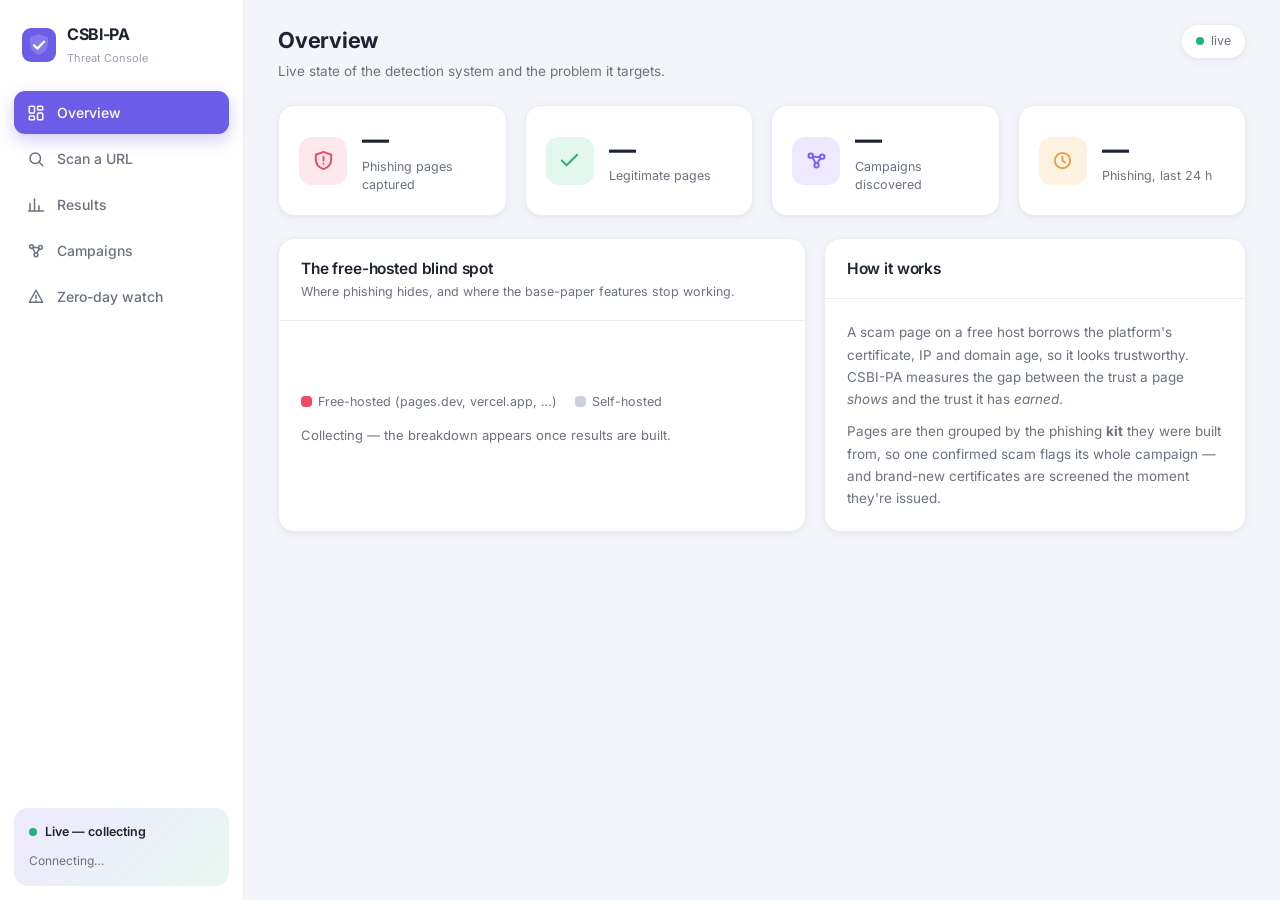
==== commit 480b4322: "Dashboard restyle: soft light SaaS look (pastel KPI chips, light sidebar, pill sub-tabs) - Matches t" ====
--- a/backend/static/index.html
+++ b/backend/static/index.html
@@ -6,149 +6,144 @@
 <title>CSBI-PA — Threat Console</title>
 <link rel="preconnect" href="https://fonts.googleapis.com">
 <link rel="preconnect" href="https://fonts.gstatic.com" crossorigin>
-<link href="https://fonts.googleapis.com/css2?family=IBM+Plex+Mono:wght@400;500&family=IBM+Plex+Sans:wght@400;500;600;700&display=swap" rel="stylesheet">
+<link href="https://fonts.googleapis.com/css2?family=IBM+Plex+Mono:wght@400;500&family=Inter:wght@400;500;600;700&display=swap" rel="stylesheet">
 <style>
   :root{
-    --canvas:#eef1f5; --surface:#ffffff; --surface-2:#f7f9fb;
-    --ink:#161c26; --muted:#5d6775; --faint:#8b94a3; --line:#e3e7ed;
-    --sidebar:#121a2e; --sidebar-2:#1b2540; --sidebar-ink:#c6cedd; --sidebar-faint:#7c88a0;
-    --accent:#2f6df6; --accent-soft:#e8f0ff;
-    --danger:#e5484d; --danger-soft:#fdecec; --warn:#c77700; --warn-soft:#fdf3e2;
-    --good:#2faa6b; --good-soft:#e7f6ee;
-    --shadow:0 1px 2px rgba(16,24,40,.04), 0 8px 24px rgba(16,24,40,.06);
+    --canvas:#f4f5fb; --surface:#ffffff; --surface-2:#f7f8fc;
+    --ink:#1f2433; --muted:#6b7280; --faint:#9aa1ad; --line:#ecedf3;
+    --accent:#6c5ce7; --accent-2:#5b4bd6; --accent-soft:#efe9ff;
+    --danger:#ef4a63; --danger-soft:#fde8ec; --warn:#e8a13a; --warn-soft:#fdf2e1;
+    --good:#22b07d; --good-soft:#e3f7ef;
+    --chip-v:#7c5cfc; --chip-v-bg:#efe9ff; --chip-m:#22b07d; --chip-m-bg:#e3f7ef;
+    --chip-a:#e8a13a; --chip-a-bg:#fdf2e1; --chip-r:#e5588a; --chip-r-bg:#fde8ee;
+    --shadow:0 2px 10px rgba(31,36,51,.05), 0 1px 2px rgba(31,36,51,.03);
+    --radius:16px;
   }
   *{box-sizing:border-box}
   html,body{margin:0;height:100%}
-  body{background:var(--canvas);color:var(--ink);font-family:"IBM Plex Sans",system-ui,sans-serif;font-size:14px;line-height:1.5;display:flex}
+  body{background:var(--canvas);color:var(--ink);font-family:"Inter",system-ui,sans-serif;font-size:14px;line-height:1.5;display:flex}
   .mono{font-family:"IBM Plex Mono",ui-monospace,monospace}
-  a{color:inherit}
   h1,h2,h3{margin:0;font-weight:600;letter-spacing:-.01em}
 
-  /* ---- sidebar ---- */
-  .side{width:244px;flex-shrink:0;background:var(--sidebar);color:var(--sidebar-ink);
+  /* sidebar */
+  .side{width:244px;flex-shrink:0;background:var(--surface);border-right:1px solid var(--line);
     display:flex;flex-direction:column;position:sticky;top:0;height:100vh}
-  .brand{padding:22px 22px 18px;display:flex;align-items:center;gap:11px}
-  .brand .mark{width:30px;height:30px;flex-shrink:0}
-  .brand b{color:#fff;font-size:16px;font-weight:700;letter-spacing:-.02em;display:block}
-  .brand span{color:var(--sidebar-faint);font-size:11px}
-  .nav{padding:8px 12px;display:flex;flex-direction:column;gap:2px}
-  .nav button{all:unset;display:flex;align-items:center;gap:12px;padding:10px 12px;border-radius:9px;
-    color:var(--sidebar-ink);font-size:14px;cursor:pointer;transition:background .12s}
-  .nav button:hover{background:var(--sidebar-2)}
-  .nav button.on{background:var(--accent);color:#fff;font-weight:600}
-  .nav button.on svg{opacity:1}
-  .nav svg{width:17px;height:17px;flex-shrink:0;opacity:.72}
+  .brand{padding:22px 22px 16px;display:flex;align-items:center;gap:11px}
+  .brand .mark{width:34px;height:34px;flex-shrink:0}
+  .brand b{font-size:16px;font-weight:700;letter-spacing:-.02em;display:block}
+  .brand span{color:var(--faint);font-size:11px}
+  .nav{padding:8px 14px;display:flex;flex-direction:column;gap:3px}
+  .nav button{all:unset;display:flex;align-items:center;gap:12px;padding:11px 13px;border-radius:11px;
+    color:var(--muted);font-size:14px;font-weight:500;cursor:pointer;transition:all .14s}
+  .nav button:hover{background:var(--surface-2);color:var(--ink)}
+  .nav button.on{background:var(--accent);color:#fff;box-shadow:0 6px 16px rgba(108,92,231,.3)}
+  .nav svg{width:18px;height:18px;flex-shrink:0}
   .side .spacer{flex:1}
-  .statuscard{margin:12px;padding:13px 14px;background:var(--sidebar-2);border-radius:11px}
-  .statuscard .row{display:flex;align-items:center;gap:8px;color:#fff;font-size:12.5px;font-weight:600}
-  .dot{width:8px;height:8px;border-radius:50%;background:var(--good);box-shadow:0 0 0 0 rgba(47,170,107,.6);animation:pulse 2s infinite}
-  @keyframes pulse{0%{box-shadow:0 0 0 0 rgba(47,170,107,.5)}70%{box-shadow:0 0 0 7px rgba(47,170,107,0)}100%{box-shadow:0 0 0 0 rgba(47,170,107,0)}}
-  .statuscard .nums{margin-top:9px;color:var(--sidebar-faint);font-size:12px;line-height:1.7}
-  .statuscard .nums b{color:#fff;font-weight:600;font-variant-numeric:tabular-nums}
-
-  /* ---- main ---- */
+  .statuscard{margin:14px;padding:15px;border-radius:14px;background:linear-gradient(135deg,#efe9ff,#e8f7f0)}
+  .statuscard .row{display:flex;align-items:center;gap:8px;font-size:12.5px;font-weight:600}
+  .dot{width:8px;height:8px;border-radius:50%;background:var(--good);box-shadow:0 0 0 0 rgba(34,176,125,.6);animation:pulse 2s infinite}
+  @keyframes pulse{0%{box-shadow:0 0 0 0 rgba(34,176,125,.5)}70%{box-shadow:0 0 0 7px rgba(34,176,125,0)}100%{box-shadow:0 0 0 0 rgba(34,176,125,0)}}
+  .statuscard .nums{margin-top:9px;color:var(--muted);font-size:12px;line-height:1.7}
+  .statuscard .nums b{color:var(--ink);font-weight:700;font-variant-numeric:tabular-nums}
+
+  /* main */
   .main{flex:1;min-width:0;display:flex;flex-direction:column;height:100vh;overflow:hidden}
-  .head{background:var(--surface);border-bottom:1px solid var(--line);padding:20px 32px 0;flex-shrink:0}
+  .head{background:var(--canvas);padding:24px 34px 0;flex-shrink:0}
   .head .titlerow{display:flex;align-items:flex-start;justify-content:space-between;gap:16px}
-  .head h1{font-size:21px}
-  .head .desc{color:var(--muted);font-size:13.5px;margin-top:4px;max-width:70ch}
-  .livepill{display:inline-flex;align-items:center;gap:7px;background:var(--surface-2);border:1px solid var(--line);
-    border-radius:999px;padding:6px 13px;font-size:12.5px;color:var(--muted);white-space:nowrap}
-  .subtabs{display:flex;gap:2px;margin-top:16px}
-  .subtabs button{all:unset;padding:10px 15px;font-size:13.5px;color:var(--muted);cursor:pointer;
-    border-bottom:2px solid transparent;margin-bottom:-1px}
+  .head h1{font-size:22px;font-weight:700}
+  .head .desc{color:var(--muted);font-size:13.5px;margin-top:4px;max-width:72ch}
+  .livepill{display:inline-flex;align-items:center;gap:7px;background:var(--surface);border:1px solid var(--line);
+    border-radius:999px;padding:7px 14px;font-size:12.5px;color:var(--muted);white-space:nowrap;box-shadow:var(--shadow)}
+  .subtabs{display:flex;gap:4px;margin-top:18px;background:var(--surface);border:1px solid var(--line);border-radius:12px;padding:4px;width:fit-content;box-shadow:var(--shadow)}
+  .subtabs button{all:unset;padding:8px 16px;font-size:13.5px;color:var(--muted);cursor:pointer;border-radius:9px;font-weight:500}
   .subtabs button:hover{color:var(--ink)}
-  .subtabs button.on{color:var(--accent);border-bottom-color:var(--accent);font-weight:600}
-  .scroll{overflow:auto;padding:26px 32px 40px;flex:1}
-
-  .panel{background:var(--surface);border:1px solid var(--line);border-radius:14px;box-shadow:var(--shadow)}
-  .panel .ph{padding:16px 20px;border-bottom:1px solid var(--line)}
-  .panel .ph h2{font-size:15px}
+  .subtabs button.on{background:var(--accent-soft);color:var(--accent-2);font-weight:600}
+  .scroll{overflow:auto;padding:24px 34px 44px;flex:1}
+
+  .panel{background:var(--surface);border:1px solid var(--line);border-radius:var(--radius);box-shadow:var(--shadow)}
+  .panel .ph{padding:18px 22px;border-bottom:1px solid var(--line)}
+  .panel .ph h2{font-size:15.5px}
   .panel .ph p{margin:3px 0 0;color:var(--muted);font-size:12.5px}
-  .pb{padding:20px}
+  .pb{padding:22px}
 
   /* kpi */
-  .kpis{display:grid;grid-template-columns:repeat(4,1fr);gap:16px;margin-bottom:22px}
-  .kpi{background:var(--surface);border:1px solid var(--line);border-radius:14px;padding:18px 20px;box-shadow:var(--shadow);position:relative;overflow:hidden}
-  .kpi .v{font-size:30px;font-weight:700;letter-spacing:-.02em;font-variant-numeric:tabular-nums;line-height:1.1}
-  .kpi .k{color:var(--muted);font-size:12.5px;margin-top:5px}
-  .kpi .accent{position:absolute;left:0;top:0;bottom:0;width:3px}
-  .kpi.p .accent{background:var(--danger)} .kpi.l .accent{background:var(--good)}
-  .kpi.c .accent{background:var(--accent)} .kpi.r .accent{background:var(--warn)}
-
-  .grid2{display:grid;grid-template-columns:1.3fr 1fr;gap:16px}
+  .kpis{display:grid;grid-template-columns:repeat(4,1fr);gap:18px;margin-bottom:22px}
+  .kpi{background:var(--surface);border:1px solid var(--line);border-radius:var(--radius);padding:20px;
+    box-shadow:var(--shadow);display:flex;align-items:center;gap:15px}
+  .kpi .chip{width:48px;height:48px;border-radius:13px;flex-shrink:0;display:grid;place-items:center}
+  .kpi .chip svg{width:23px;height:23px}
+  .kpi .v{font-size:27px;font-weight:700;letter-spacing:-.02em;font-variant-numeric:tabular-nums;line-height:1.05}
+  .kpi .k{color:var(--muted);font-size:12.5px;margin-top:3px}
+  .c-v{background:var(--chip-r-bg);color:var(--danger)} .c-l{background:var(--chip-m-bg);color:var(--chip-m)}
+  .c-c{background:var(--chip-v-bg);color:var(--chip-v)} .c-r{background:var(--chip-a-bg);color:var(--chip-a)}
+
+  .grid2{display:grid;grid-template-columns:1.25fr 1fr;gap:18px}
   @media(max-width:1040px){.grid2{grid-template-columns:1fr}}
-
-  /* free-hosted bar */
-  .fhbar{height:30px;border-radius:7px;overflow:hidden;display:flex;margin:6px 0 10px}
-  .fhbar .free{background:var(--danger)} .fhbar .self{background:#c3cbd6}
-  .fhbar div{display:flex;align-items:center;justify-content:center;color:#fff;font-size:12px;font-weight:600}
-  .legendline{display:flex;gap:18px;color:var(--muted);font-size:12.5px}
-  .legendline i{display:inline-block;width:10px;height:10px;border-radius:3px;margin-right:6px;vertical-align:-1px}
-
-  /* tables */
+  .stack>*+*{margin-top:18px}
+
+  .fhbar{height:34px;border-radius:10px;overflow:hidden;display:flex;margin:4px 0 12px}
+  .fhbar .free{background:var(--danger)} .fhbar .self{background:#cbd2de}
+  .fhbar div{display:flex;align-items:center;justify-content:center;color:#fff;font-size:12.5px;font-weight:600}
+  .legendline{display:flex;gap:18px;color:var(--muted);font-size:12.5px;flex-wrap:wrap}
+  .legendline i{display:inline-block;width:11px;height:11px;border-radius:4px;margin-right:6px;vertical-align:-1px}
+
   table{width:100%;border-collapse:collapse;font-size:13px}
-  th,td{text-align:left;padding:11px 14px;border-bottom:1px solid var(--line);white-space:nowrap}
-  thead th{color:var(--faint);font-size:11px;font-weight:600;text-transform:uppercase;letter-spacing:.05em;background:var(--surface-2)}
+  th,td{text-align:left;padding:12px 16px;border-bottom:1px solid var(--line);white-space:nowrap}
+  thead th{color:var(--faint);font-size:11px;font-weight:600;text-transform:uppercase;letter-spacing:.04em}
   td.n,th.n{text-align:right;font-variant-numeric:tabular-nums}
   tbody tr:last-child td{border-bottom:0}
-  tr.ours td{background:var(--accent-soft);font-weight:600}
+  tbody tr:hover td{background:var(--surface-2)}
+  tr.ours td{background:var(--accent-soft)!important;font-weight:600}
   tr.base td{color:var(--danger)}
-  .tag{display:inline-block;padding:2px 8px;border-radius:6px;font-size:11px;font-weight:600}
-  .tag.win{background:var(--good-soft);color:var(--good)}
-  .seg{display:inline-flex;background:var(--surface-2);border:1px solid var(--line);border-radius:9px;padding:3px}
-  .seg button{all:unset;padding:6px 13px;font-size:12.5px;color:var(--muted);cursor:pointer;border-radius:7px}
-  .seg button.on{background:#fff;color:var(--ink);font-weight:600;box-shadow:0 1px 2px rgba(16,24,40,.08)}
-
-  /* scan */
+  .tag{display:inline-block;padding:3px 9px;border-radius:7px;font-size:11px;font-weight:600}
+  .seg{display:inline-flex;background:var(--surface-2);border:1px solid var(--line);border-radius:10px;padding:3px}
+  .seg button{all:unset;padding:6px 14px;font-size:12.5px;color:var(--muted);cursor:pointer;border-radius:8px}
+  .seg button.on{background:var(--surface);color:var(--accent-2);font-weight:600;box-shadow:var(--shadow)}
+
   .scanbox{display:flex;gap:10px;flex-wrap:wrap}
-  .scanbox input{flex:1 1 340px;min-width:0;padding:12px 14px;font:inherit;border:1px solid var(--line);
-    border-radius:10px;background:var(--surface-2)}
+  .scanbox input{flex:1 1 340px;min-width:0;padding:13px 15px;font:inherit;border:1px solid var(--line);border-radius:12px;background:var(--surface-2)}
   .scanbox input:focus{outline:2px solid var(--accent);outline-offset:1px;background:#fff}
-  .btn{all:unset;background:var(--accent);color:#fff;font-weight:600;padding:12px 20px;border-radius:10px;cursor:pointer;text-align:center}
-  .btn:hover{background:#2a61da}
+  .btn{all:unset;background:var(--accent);color:#fff;font-weight:600;padding:13px 22px;border-radius:12px;cursor:pointer;text-align:center;box-shadow:0 6px 16px rgba(108,92,231,.28)}
+  .btn:hover{background:var(--accent-2)}
   .verdict{display:flex;align-items:center;gap:14px;flex-wrap:wrap;margin-bottom:4px}
-  .riskbadge{font-size:17px;font-weight:700;padding:6px 14px;border-radius:9px}
+  .riskbadge{font-size:17px;font-weight:700;padding:7px 15px;border-radius:11px}
   .riskbadge.HIGH{background:var(--danger-soft);color:var(--danger)}
   .riskbadge.MEDIUM{background:var(--warn-soft);color:var(--warn)}
   .riskbadge.LOW{background:var(--good-soft);color:var(--good)}
   .prob{color:var(--muted);font-variant-numeric:tabular-nums}
-  .reasons{margin:10px 0 0;padding-left:18px}
-  .reasons li{margin:5px 0}
-  .callout{background:var(--accent-soft);border-left:3px solid var(--accent);border-radius:0 8px 8px 0;padding:10px 13px;margin-top:12px;font-size:13px}
-  .bars{display:grid;grid-template-columns:120px 1fr 46px;gap:9px 11px;align-items:center;margin-top:4px}
-  .track{height:9px;background:var(--surface-2);border:1px solid var(--line);border-radius:5px;overflow:hidden}
-  .fill{height:100%}
+  .reasons{margin:10px 0 0;padding-left:18px} .reasons li{margin:5px 0}
+  .callout{background:var(--accent-soft);border-left:3px solid var(--accent);border-radius:0 10px 10px 0;padding:11px 14px;margin-top:12px;font-size:13px}
+  .bars{display:grid;grid-template-columns:120px 1fr 46px;gap:10px 12px;align-items:center;margin-top:4px}
+  .track{height:10px;background:var(--surface-2);border:1px solid var(--line);border-radius:6px;overflow:hidden}
+  .fill{height:100%;border-radius:6px}
   .num{text-align:right;font-variant-numeric:tabular-nums;color:var(--muted);font-size:12.5px}
 
-  /* figures */
-  .figrow{display:grid;grid-template-columns:1fr 1fr;gap:16px}
+  .figrow{display:grid;grid-template-columns:1fr 1fr;gap:18px}
   @media(max-width:1040px){.figrow{grid-template-columns:1fr}}
-  .figrow img, .figwide img{width:100%;display:block;border-radius:10px;border:1px solid var(--line);background:#fff}
-
-  /* campaign map */
-  #map{width:100%;height:auto;background:#fbfcfe;border:1px solid var(--line);border-radius:12px}
+  .figcard{background:var(--surface);border:1px solid var(--line);border-radius:var(--radius);box-shadow:var(--shadow);padding:10px}
+  .figcard img{width:100%;display:block;border-radius:10px}
+
+  #map{width:100%;height:auto;background:var(--surface-2);border:1px solid var(--line);border-radius:12px}
   #map circle{transition:r .1s} #map circle:hover{stroke:var(--ink);stroke-width:1.4}
-  .maplegend{display:flex;flex-wrap:wrap;gap:8px 16px;margin-top:14px}
+  .maplegend{display:flex;flex-wrap:wrap;gap:9px 16px;margin-top:14px}
   .maplegend span{display:inline-flex;align-items:center;gap:7px;font-size:12.5px;color:var(--muted)}
   .maplegend i{width:11px;height:11px;border-radius:50%}
 
-  .muted{color:var(--muted)}
-  .empty{color:var(--faint);padding:28px;text-align:center}
+  .muted{color:var(--muted)} .empty{color:var(--faint);padding:30px;text-align:center}
   .hidden{display:none !important}
 
   @media(max-width:860px){
     body{flex-direction:column}
     .side{width:100%;height:auto;position:static;flex-direction:row;align-items:center;overflow-x:auto}
     .brand{padding:14px 16px}.nav{flex-direction:row;padding:8px}.side .spacer,.statuscard{display:none}
-    .scroll{padding:20px 16px 40px}.kpis{grid-template-columns:repeat(2,1fr)}
+    .scroll,.head{padding-left:16px;padding-right:16px}.kpis{grid-template-columns:repeat(2,1fr)}
   }
 </style>
 </head>
 <body>
 <aside class="side">
   <div class="brand">
-    <svg class="mark" viewBox="0 0 32 32" fill="none"><path d="M16 2l12 4.5v8.2c0 7.6-5 13-12 15.3-7-2.3-12-7.7-12-15.3V6.5L16 2z" fill="#2f6df6"/><path d="M10.5 16.2l3.7 3.8 7.3-7.6" stroke="#fff" stroke-width="2.4" stroke-linecap="round" stroke-linejoin="round"/></svg>
+    <svg class="mark" viewBox="0 0 34 34" fill="none"><rect width="34" height="34" rx="9" fill="#6c5ce7"/><path d="M17 6l9 3.3v6.1c0 5.7-3.7 9.8-9 11.5-5.3-1.7-9-5.8-9-11.5V9.3L17 6z" fill="#fff" fill-opacity=".18"/><path d="M12 17.2l3.4 3.4 6.6-6.9" stroke="#fff" stroke-width="2.3" stroke-linecap="round" stroke-linejoin="round"/></svg>
     <div><b>CSBI-PA</b><span>Threat Console</span></div>
   </div>
   <nav class="nav" id="nav">
@@ -178,16 +173,16 @@
 
 <template id="tpl-overview">
   <div class="kpis">
-    <div class="kpi p"><span class="accent"></span><div class="v" data-kpi="phishing">—</div><div class="k">Phishing pages captured</div></div>
-    <div class="kpi l"><span class="accent"></span><div class="v" data-kpi="legit">—</div><div class="k">Legitimate pages</div></div>
-    <div class="kpi c"><span class="accent"></span><div class="v" data-kpi="campaigns">—</div><div class="k">Campaigns discovered</div></div>
-    <div class="kpi r"><span class="accent"></span><div class="v" data-kpi="phishing_last_24h">—</div><div class="k">Phishing, last 24 h</div></div>
+    <div class="kpi"><div class="chip c-v"><svg viewBox="0 0 24 24" fill="none" stroke="currentColor" stroke-width="2"><path d="M12 3l8 3v5c0 5-3.5 8.5-8 10-4.5-1.5-8-5-8-10V6l8-3z" stroke-linejoin="round"/><path d="M12 8v4M12 15v.5" stroke-linecap="round"/></svg></div><div><div class="v" data-kpi="phishing">—</div><div class="k">Phishing pages captured</div></div></div>
+    <div class="kpi"><div class="chip c-l"><svg viewBox="0 0 24 24" fill="none" stroke="currentColor" stroke-width="2"><path d="M20 6L9 17l-5-5" stroke-linecap="round" stroke-linejoin="round"/></svg></div><div><div class="v" data-kpi="legit">—</div><div class="k">Legitimate pages</div></div></div>
+    <div class="kpi"><div class="chip c-c"><svg viewBox="0 0 24 24" fill="none" stroke="currentColor" stroke-width="2"><circle cx="6" cy="7" r="2.3"/><circle cx="18" cy="8" r="2.3"/><circle cx="12" cy="17" r="2.3"/><path d="M8 8l8 .6M8 9l3.5 6.5M16 10l-3.5 5.5"/></svg></div><div><div class="v" data-kpi="campaigns">—</div><div class="k">Campaigns discovered</div></div></div>
+    <div class="kpi"><div class="chip c-r"><svg viewBox="0 0 24 24" fill="none" stroke="currentColor" stroke-width="2"><circle cx="12" cy="12" r="8"/><path d="M12 8v4l2.5 2" stroke-linecap="round" stroke-linejoin="round"/></svg></div><div><div class="v" data-kpi="phishing_last_24h">—</div><div class="k">Phishing, last 24 h</div></div></div>
   </div>
   <div class="grid2">
     <div class="panel"><div class="ph"><h2>The free-hosted blind spot</h2><p>Where phishing hides, and where the base-paper features stop working.</p></div>
       <div class="pb">
         <div class="fhbar" id="fhbar"></div>
-        <div class="legendline"><span><i style="background:var(--danger)"></i>Free-hosted (pages.dev, vercel.app, …)</span><span><i style="background:#c3cbd6"></i>Self-hosted</span></div>
+        <div class="legendline"><span><i style="background:var(--danger)"></i>Free-hosted (pages.dev, vercel.app, …)</span><span><i style="background:#cbd2de"></i>Self-hosted</span></div>
         <p class="muted" id="fhnote" style="margin:14px 0 0;font-size:13px"></p>
       </div>
     </div>
@@ -201,7 +196,7 @@
 </template>
 
 <template id="tpl-scan">
-  <div class="panel" style="max-width:860px">
+  <div class="panel" style="max-width:880px">
     <div class="ph"><h2>Check a site</h2><p>Enter a URL. The engine fetches the page, its certificate and WHOIS, and returns a verdict with the reasons.</p></div>
     <div class="pb">
       <form class="scanbox" id="scanform">
@@ -214,7 +209,7 @@
 </template>
 
 <template id="tpl-results">
-  <div id="res-headline" class="muted" style="margin:-6px 0 18px;font-size:13px"></div>
+  <div id="res-headline" class="muted" style="margin:-4px 0 18px;font-size:13px"></div>
   <div data-sub="table" class="panel"><div class="ph" style="display:flex;align-items:center;justify-content:space-between;gap:12px;flex-wrap:wrap">
       <div><h2>Detection — model comparison</h2><p>Campaign-disjoint 5-fold cross-validation.</p></div>
       <div class="seg" id="subsetseg"></div></div>
@@ -228,8 +223,11 @@
     <div class="pb"><p class="empty" id="maphint">No campaigns yet — this fills in once phishing pages are scanned and clustered.</p>
       <svg id="map" viewBox="0 0 640 460" role="img" aria-label="Phishing pages grouped by kit" style="display:none"></svg>
       <div class="maplegend" id="maplegend"></div></div></div>
-  <div data-sub="list" class="hidden panel"><div class="ph"><h2>Campaigns</h2><p>Largest campaigns by page count, with the brand and platforms they abuse.</p></div>
-    <div style="overflow:auto"><table id="camps"></table></div></div>
+  <div data-sub="list" class="hidden stack">
+    <div class="figcard" id="camps-bars" style="display:none"></div>
+    <div class="panel"><div class="ph"><h2>Campaigns</h2><p>Largest campaigns by page count, with the brand and platforms they abuse.</p></div>
+      <div style="overflow:auto"><table id="camps"></table></div></div>
+  </div>
 </template>
 
 <template id="tpl-zeroday">
@@ -248,12 +246,11 @@
 }
 const NAMES = { B1_url:"URL only", B2_tbdf:"TBDF (Mishra & Varshney 2025)", B3_url_html:"URL + HTML",
   B4_csbi:"CSBI layers 1-4", OURS:"CSBI-PA (ours)" };
-
 const TABS = {
   overview:{title:"Overview", desc:"Live state of the detection system and the problem it targets."},
   scan:{title:"Scan a URL", desc:"Score any site in real time."},
   results:{title:"Results", desc:"How CSBI-PA compares with the base paper and the baselines, on real data.",
-    subs:[["table","Comparison"],["charts","Charts"],["ablation","Ablation"]]},
+    subs:[["table","Comparison"],["charts","Charts"],["ablation","Ablation & SHAP"]]},
   campaigns:{title:"Campaigns", desc:"Phishing kits reused across many pages, grouped automatically.",
     subs:[["map","Map"],["list","List"]]},
   zeroday:{title:"Zero-day watch", desc:"New brand-impersonation domains caught from Certificate Transparency."},
@@ -269,7 +266,7 @@
   if (t.subs){ st.classList.remove("hidden"); st.replaceChildren(...t.subs.map(([k,label],i)=>{
     const b = el("button",{text:label}); b.classList.toggle("on", i===0); b.onclick=()=>setSub(name,k,b); return b; }));
   } else st.classList.add("hidden");
-  const scroll = $("#scroll"); scroll.replaceChildren($("#tpl-"+name).content.cloneNode(true));
+  $("#scroll").replaceChildren($("#tpl-"+name).content.cloneNode(true));
   RENDER[name] && RENDER[name]();
 }
 function setSub(tab, key, btn){
@@ -278,7 +275,6 @@
 }
 $("#nav").addEventListener("click", e => { const b = e.target.closest("button"); if (b) setTab(b.dataset.tab); });
 
-/* ---------- data ---------- */
 async function getJSON(u){ const r = await fetch(u); if(!r.ok) throw new Error(r.status); return r.json(); }
 
 async function refreshStats(){
@@ -288,7 +284,6 @@
   $("#pill").textContent = `${(s.phishing||0).toLocaleString()} phishing · ${(s.campaigns||0).toLocaleString()} campaigns`;
   if (current === "overview") fillOverview();
 }
-
 function fillOverview(){
   const s = lastStats || {};
   document.querySelectorAll("[data-kpi]").forEach(e=>{ const v = s[e.dataset.kpi]; e.textContent = v==null?"—":Number(v).toLocaleString(); });
@@ -297,8 +292,7 @@
     const free = d.n_free_hosted, self = Math.max(0, d.n_phish + d.n_legit - free);
     const total = free + self || 1, fp = Math.round(100*free/total);
     const bar = $("#fhbar"); if (bar){
-      bar.replaceChildren(
-        el("div",{class:"free",style:`width:${fp}%`,text:fp>8?fp+"%":""}),
+      bar.replaceChildren(el("div",{class:"free",style:`width:${fp}%`,text:fp>8?fp+"%":""}),
         el("div",{class:"self",style:`width:${100-fp}%`,text:(100-fp)>8?(100-fp)+"%":""}));
       $("#fhnote").textContent = `${free.toLocaleString()} of the ${total.toLocaleString()} pages sit on shared free-hosting platforms. Across two years of OpenPhish history the share is 42.9% — the subset the base paper's certificate and domain features cannot read.`;
     }
@@ -337,6 +331,10 @@
   out.replaceChildren(head,host,el("div",{class:"grid2",style:"gap:28px"},[left,right]));
 }
 
+function figCards(host, names, available){
+  const c = $(host); if(!c) return;
+  c.replaceChildren(...names.filter(n=>available.has(n)).map(n=>el("div",{class:"figcard"},[el("img",{src:`/results/figures/${n}`,loading:"lazy",alt:n})])));
+}
 async function fillResults(){
   let d; try{ d = lastResults = await getJSON("/results/summary"); }catch{ d=null; }
   if (!d || !d.rows || !d.rows.length){ $("#cv").replaceChildren(el("tbody",{},[el("tr",{},[el("td",{class:"empty",text:"No results yet — run the training step to populate this."})])])); return; }
@@ -347,10 +345,14 @@
     b.onclick=()=>{ seg.querySelectorAll("button").forEach(x=>x.classList.toggle("on",x===b)); renderResTable(k,d.rows); };
     return b; }));
   renderResTable("free_hosted", d.rows);
-  const figs = new Set(d.figures||[]);
-  const add = (host, names) => { const c=$(host); if(!c) return; c.replaceChildren(...names.filter(n=>figs.has(n)).map(n=>el("img",{src:`/results/figures/${n}`,loading:"lazy",alt:n}))); };
-  add("#res-charts",["fig1_recall_by_subset.png","fig2_roc_free_hosted.png","fig1_f1_by_subset.png","fig1_tpr_at_1fpr_by_subset.png"]);
-  add("#res-ablation",["fig5_shap_importance.png","fig3_label_efficiency_all.png","fig4_borrowed_credibility.png","fig3_label_efficiency_free_hosted.png"]);
+  // Distribute EVERY result figure so nothing is lost.
+  const avail = new Set(d.figures||[]);
+  const chartNames = ["fig1_recall_by_subset.png","fig2_roc_free_hosted.png","fig1_f1_by_subset.png","fig2_roc_all.png","fig1_tpr_at_1fpr_by_subset.png"];
+  const ablNames = ["fig5_shap_importance.png","fig4_borrowed_credibility.png","fig3_label_efficiency_all.png","fig3_label_efficiency_free_hosted.png"];
+  const placed = new Set([...chartNames, ...ablNames, "fig_campaign_map.png", "fig_campaign_bars.png"]);
+  const extra = (d.figures||[]).filter(n=>!placed.has(n));   // any figure we didn't name explicitly
+  figCards("#res-charts", [...chartNames, ...extra], avail);
+  figCards("#res-ablation", ablNames, avail);
 }
 function renderResTable(subset, rows){
   const order=["B2_tbdf","B1_url","B3_url_html","B4_csbi","OURS"];
@@ -360,11 +362,14 @@
     el("td",{text:NAMES[x.features]||x.features}),
     ...["precision","recall","f1","roc_auc","tpr_at_1fpr"].map(k=>el("td",{class:"n",text:(+x[k]).toFixed(3)}))]));
   $("#cv").replaceChildren(el("thead",{},[head]),el("tbody",{},body));
-  // subset switch via the Results sub-tabs isn't wired to table; keep free_hosted as the headline
 }
 
 async function fillCampaigns(){ await Promise.all([campaignMap(), campaignList()]); }
 async function campaignList(){
+  // keep the largest-campaigns bar figure here too, so no graph is lost
+  try{ const figs = (lastResults && lastResults.figures) || []; const bars=$("#camps-bars");
+    if (bars && figs.includes("fig_campaign_bars.png")){ bars.style.display="block"; bars.replaceChildren(el("img",{src:"/results/figures/fig_campaign_bars.png",alt:"largest campaigns"})); }
+  }catch{}
   let c; try{ c = await getJSON("/campaigns"); }catch{ c=[]; }
   const t = $("#camps"); if(!t) return;
   if(!c.length){ t.replaceChildren(el("tbody",{},[el("tr",{},[el("td",{class:"empty",text:"No campaigns yet."})])])); return; }
@@ -376,8 +381,7 @@
 function sel(tag,a){ const e=document.createElementNS(SVGNS,tag); for(const[k,v]of Object.entries(a))e.setAttribute(k,v); return e; }
 async function campaignMap(){
   let d; try{ d = await getJSON("/campaign_map"); }catch{ return; }
-  const svg=$("#map"); if(!svg) return;
-  if(!d.points||d.points.length<3) return;
+  const svg=$("#map"); if(!svg||!d.points||d.points.length<3) return;
   const W=640,H=460,pad=20; $("#maphint").style.display="none"; svg.style.display="block"; svg.replaceChildren();
   const xs=d.points.map(p=>p.x), ys=d.points.map(p=>p.y);
   const xmin=Math.min(...xs),xmax=Math.max(...xs),ymin=Math.min(...ys),ymax=Math.max(...ys);
@@ -406,8 +410,6 @@
 }
 
 const RENDER = { overview:fillOverview, scan:fillScan, results:fillResults, campaigns:fillCampaigns, zeroday:fillZeroday };
-
-/* boot */
 (async function(){
   await refreshStats();
   try{ lastResults = await getJSON("/results/summary"); }catch{}
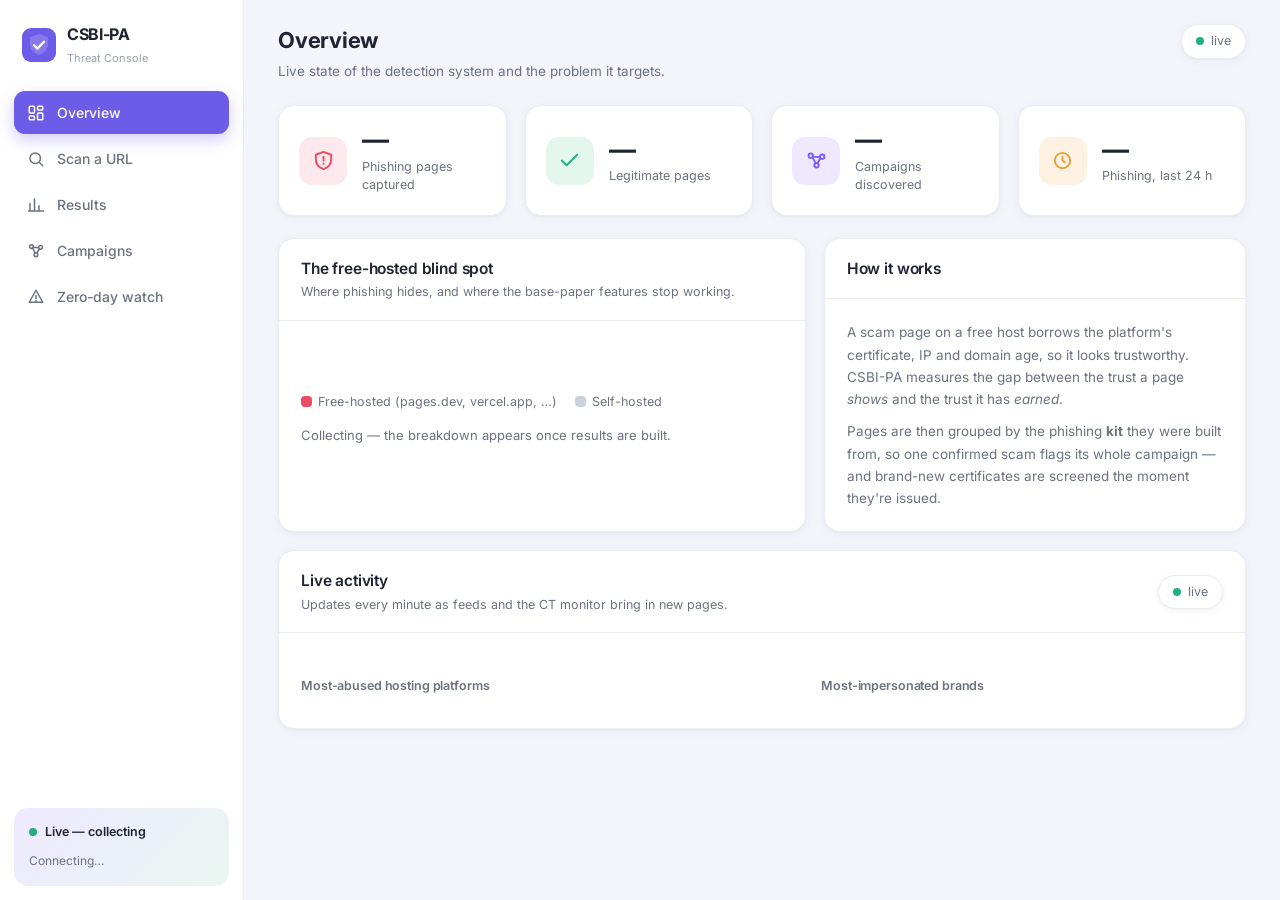
==== commit b1545019: "Live activity on Overview: real-time charts from the scan store - /metrics endpoint aggregates phish" ====
--- a/backend/static/index.html
+++ b/backend/static/index.html
@@ -193,6 +193,15 @@
       </div>
     </div>
   </div>
+  <div class="panel" style="margin-top:18px"><div class="ph" style="display:flex;justify-content:space-between;align-items:center">
+      <div><h2>Live activity</h2><p>Updates every minute as feeds and the CT monitor bring in new pages.</p></div>
+      <span class="livepill"><span class="dot"></span>live</span></div>
+    <div class="pb"><div id="liveline" style="margin-bottom:22px"></div>
+      <div class="grid2">
+        <div><h3 style="font-size:12.5px;color:var(--muted);margin-bottom:10px">Most-abused hosting platforms</h3><div id="liveplat"></div></div>
+        <div><h3 style="font-size:12.5px;color:var(--muted);margin-bottom:10px">Most-impersonated brands</h3><div id="livebrand"></div></div>
+      </div></div>
+  </div>
 </template>
 
 <template id="tpl-scan">
@@ -297,6 +306,42 @@
       $("#fhnote").textContent = `${free.toLocaleString()} of the ${total.toLocaleString()} pages sit on shared free-hosting platforms. Across two years of OpenPhish history the share is 42.9% — the subset the base paper's certificate and domain features cannot read.`;
     }
   } else { const n=$("#fhnote"); if(n) n.textContent="Collecting — the breakdown appears once results are built."; }
+  renderMetrics();
+}
+
+function hbars(host, items, color, unit){
+  const c = $(host); if(!c) return;
+  if(!items || !items.length){ c.replaceChildren(el("p",{class:"muted",style:"font-size:12.5px",text:"Collecting…"})); return; }
+  const max = Math.max(...items.map(i=>i.count))||1;
+  c.replaceChildren(el("div",{style:"display:grid;grid-template-columns:120px 1fr 52px;gap:8px 10px;align-items:center;font-size:12.5px"},
+    items.flatMap(i=>[
+      el("span",{class:"mono",style:"color:var(--muted);overflow:hidden;text-overflow:ellipsis",text:i.name}),
+      el("div",{class:"track",style:"height:14px"},[el("div",{class:"fill",style:`width:${100*i.count/max}%;background:${color}`})]),
+      el("span",{class:"num",text:i.count.toLocaleString()})])));
+}
+function lineChart(host, series){
+  const c = $(host); if(!c) return;
+  if(!series || series.length<2){ c.replaceChildren(el("p",{class:"muted",style:"font-size:12.5px",text:"Building a trend as pages are scanned…"})); return; }
+  const W=900,H=180,pad=28, xs=series.map((_,i)=>i), ys=series.map(d=>d.cumulative);
+  const ymax=Math.max(...ys)||1, sx=i=>pad+(W-2*pad)*i/(series.length-1), sy=v=>H-pad-(H-2*pad)*v/ymax;
+  const line=series.map((d,i)=>`${i?"L":"M"}${sx(i).toFixed(1)} ${sy(d.cumulative).toFixed(1)}`).join(" ");
+  const area=`${line} L${sx(series.length-1).toFixed(1)} ${H-pad} L${sx(0).toFixed(1)} ${H-pad} Z`;
+  const ns="http://www.w3.org/2000/svg", svg=document.createElementNS(ns,"svg");
+  svg.setAttribute("viewBox",`0 0 ${W} ${H}`); svg.setAttribute("style","width:100%;height:auto");
+  const mk=(t,a)=>{const e=document.createElementNS(ns,t);for(const k in a)e.setAttribute(k,a[k]);return e;};
+  svg.appendChild(mk("path",{d:area,fill:"var(--accent-soft)"}));
+  svg.appendChild(mk("path",{d:line,fill:"none",stroke:"var(--accent)","stroke-width":"2.5","stroke-linejoin":"round"}));
+  [0,Math.floor(series.length/2),series.length-1].forEach(i=>{
+    const tx=svg.appendChild(mk("text",{x:sx(i),y:H-8,"text-anchor":"middle","font-size":"10",fill:"var(--faint)"})); tx.textContent=series[i].date.slice(5);
+  });
+  const tv=svg.appendChild(mk("text",{x:pad,y:16,"font-size":"11",fill:"var(--muted)"})); tv.textContent=`${ys[ys.length-1].toLocaleString()} phishing pages captured`;
+  c.replaceChildren(svg);
+}
+async function renderMetrics(){
+  let m; try{ m = await (await fetch("/metrics")).json(); }catch{ return; }
+  lineChart("#liveline", m.daily);
+  hbars("#liveplat", m.platforms, "var(--danger)");
+  hbars("#livebrand", m.brands, "var(--accent)");
 }
 
 async function fillScan(){
@@ -347,9 +392,9 @@
   renderResTable("free_hosted", d.rows);
   // Distribute EVERY result figure so nothing is lost.
   const avail = new Set(d.figures||[]);
-  const chartNames = ["fig1_recall_by_subset.png","fig2_roc_free_hosted.png","fig1_f1_by_subset.png","fig2_roc_all.png","fig1_tpr_at_1fpr_by_subset.png"];
-  const ablNames = ["fig5_shap_importance.png","fig4_borrowed_credibility.png","fig3_label_efficiency_all.png","fig3_label_efficiency_free_hosted.png"];
-  const placed = new Set([...chartNames, ...ablNames, "fig_campaign_map.png", "fig_campaign_bars.png"]);
+  const chartNames = ["fig1_recall_by_subset.svg","fig2_roc_free_hosted.svg","fig1_f1_by_subset.svg","fig2_roc_all.svg","fig1_tpr_at_1fpr_by_subset.svg"];
+  const ablNames = ["fig5_shap_importance.svg","fig4_borrowed_credibility.svg","fig3_label_efficiency_all.svg","fig3_label_efficiency_free_hosted.svg"];
+  const placed = new Set([...chartNames, ...ablNames, "fig_campaign_map.svg", "fig_campaign_bars.svg"]);
   const extra = (d.figures||[]).filter(n=>!placed.has(n));   // any figure we didn't name explicitly
   figCards("#res-charts", [...chartNames, ...extra], avail);
   figCards("#res-ablation", ablNames, avail);
@@ -368,7 +413,7 @@
 async function campaignList(){
   // keep the largest-campaigns bar figure here too, so no graph is lost
   try{ const figs = (lastResults && lastResults.figures) || []; const bars=$("#camps-bars");
-    if (bars && figs.includes("fig_campaign_bars.png")){ bars.style.display="block"; bars.replaceChildren(el("img",{src:"/results/figures/fig_campaign_bars.png",alt:"largest campaigns"})); }
+    if (bars && figs.includes("fig_campaign_bars.svg")){ bars.style.display="block"; bars.replaceChildren(el("img",{src:"/results/figures/fig_campaign_bars.svg",alt:"largest campaigns"})); }
   }catch{}
   let c; try{ c = await getJSON("/campaigns"); }catch{ c=[]; }
   const t = $("#camps"); if(!t) return;
